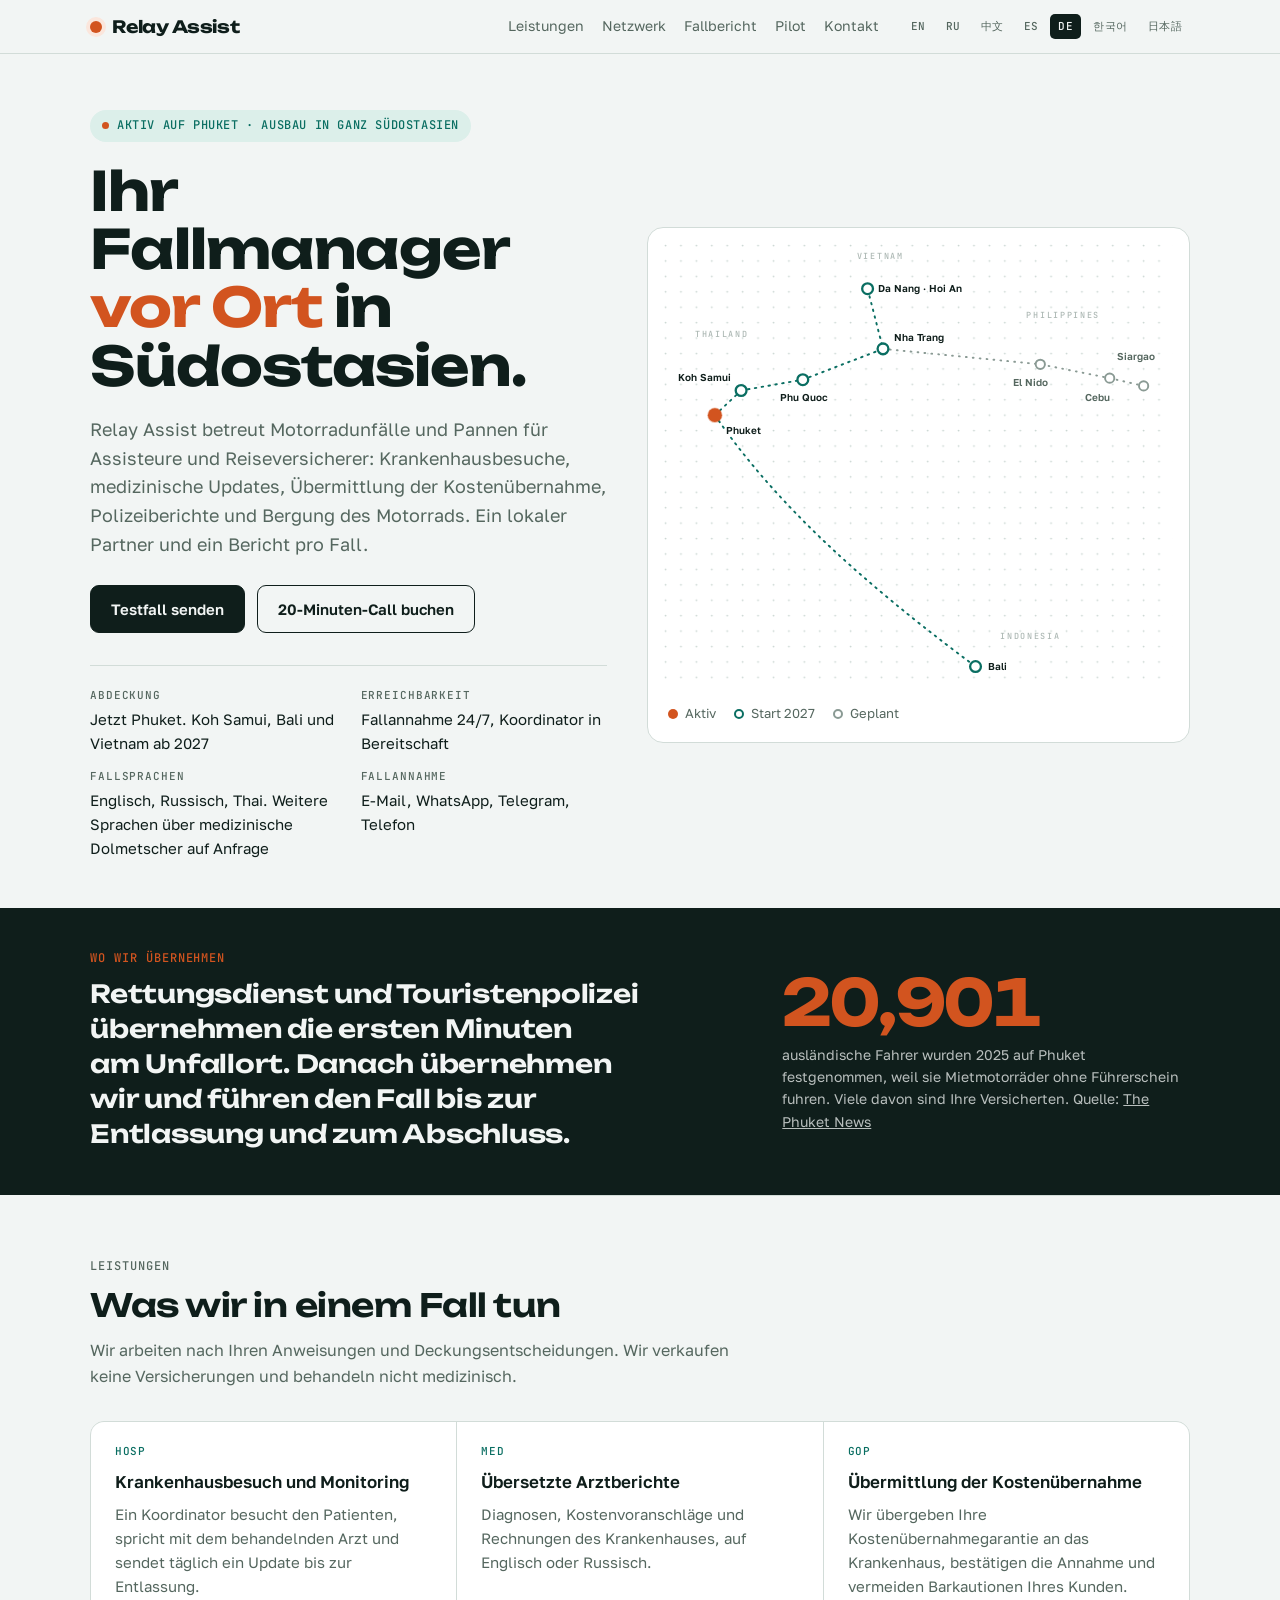
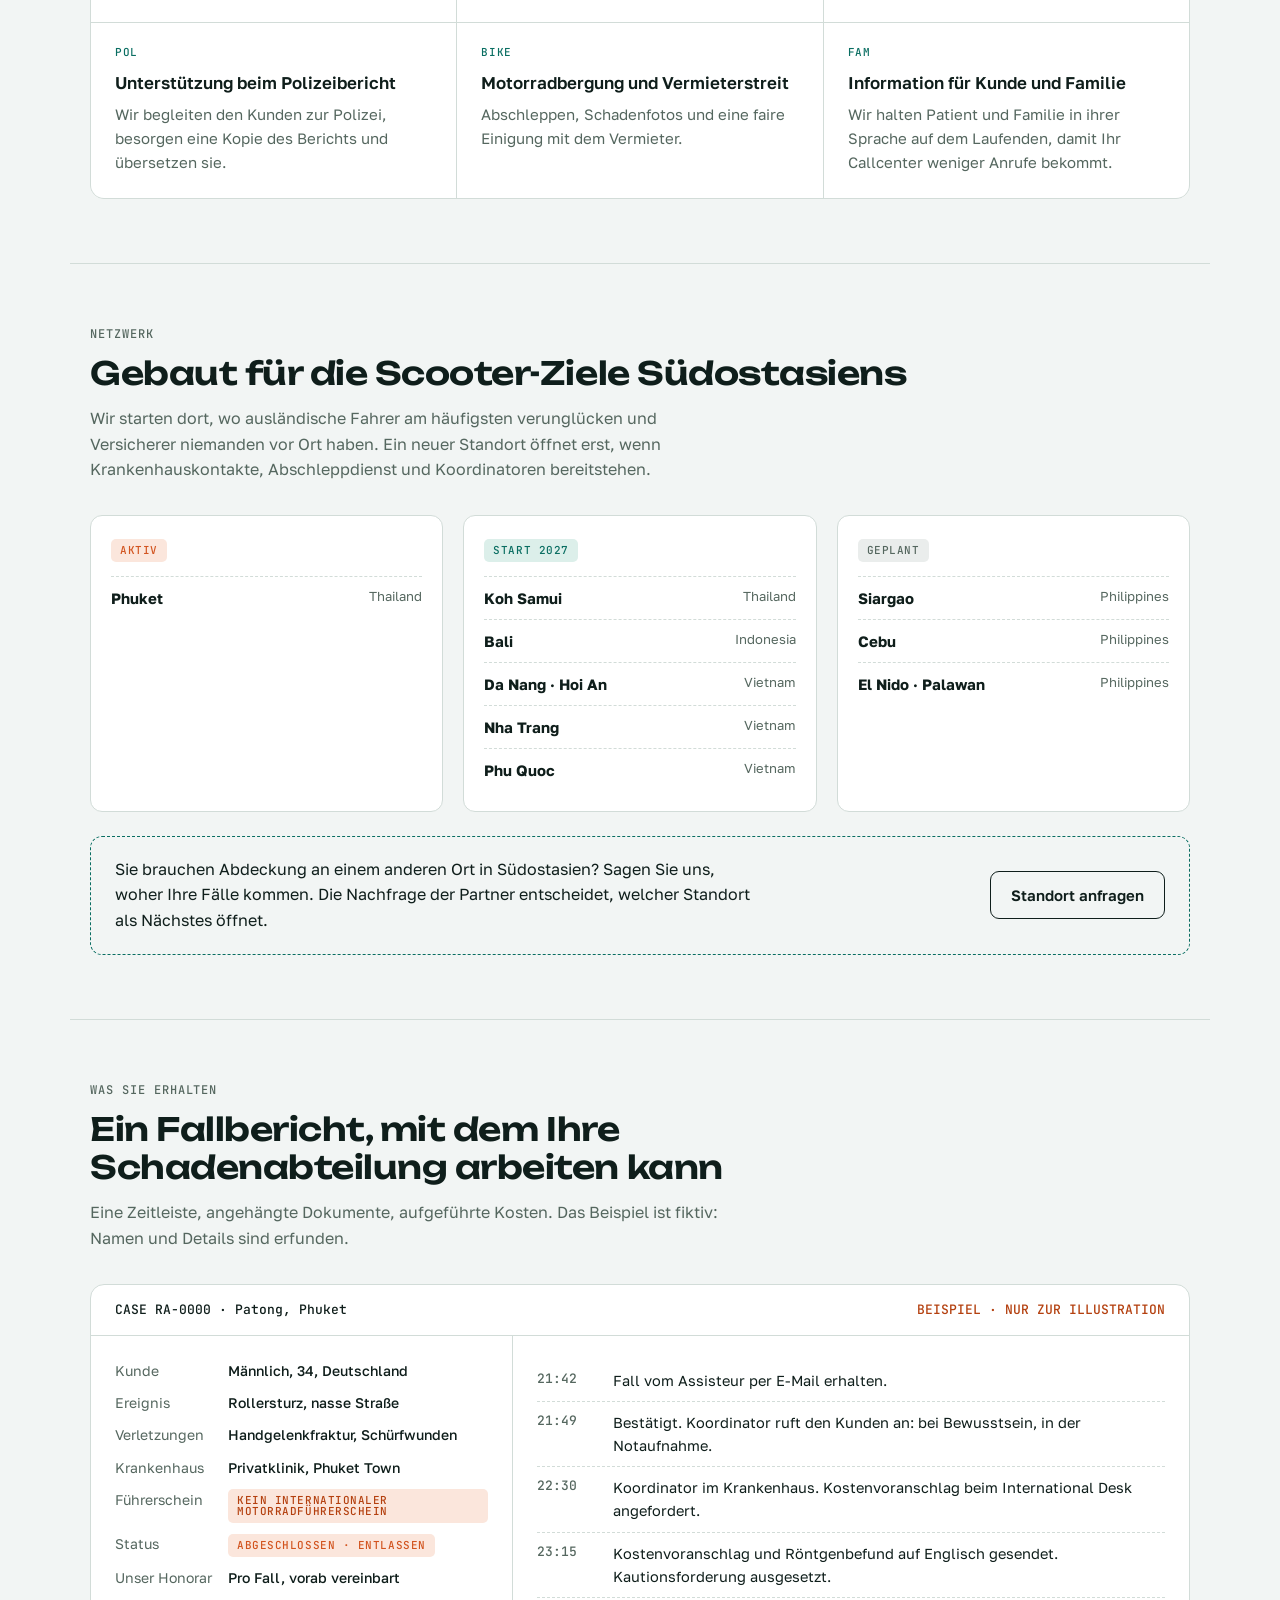
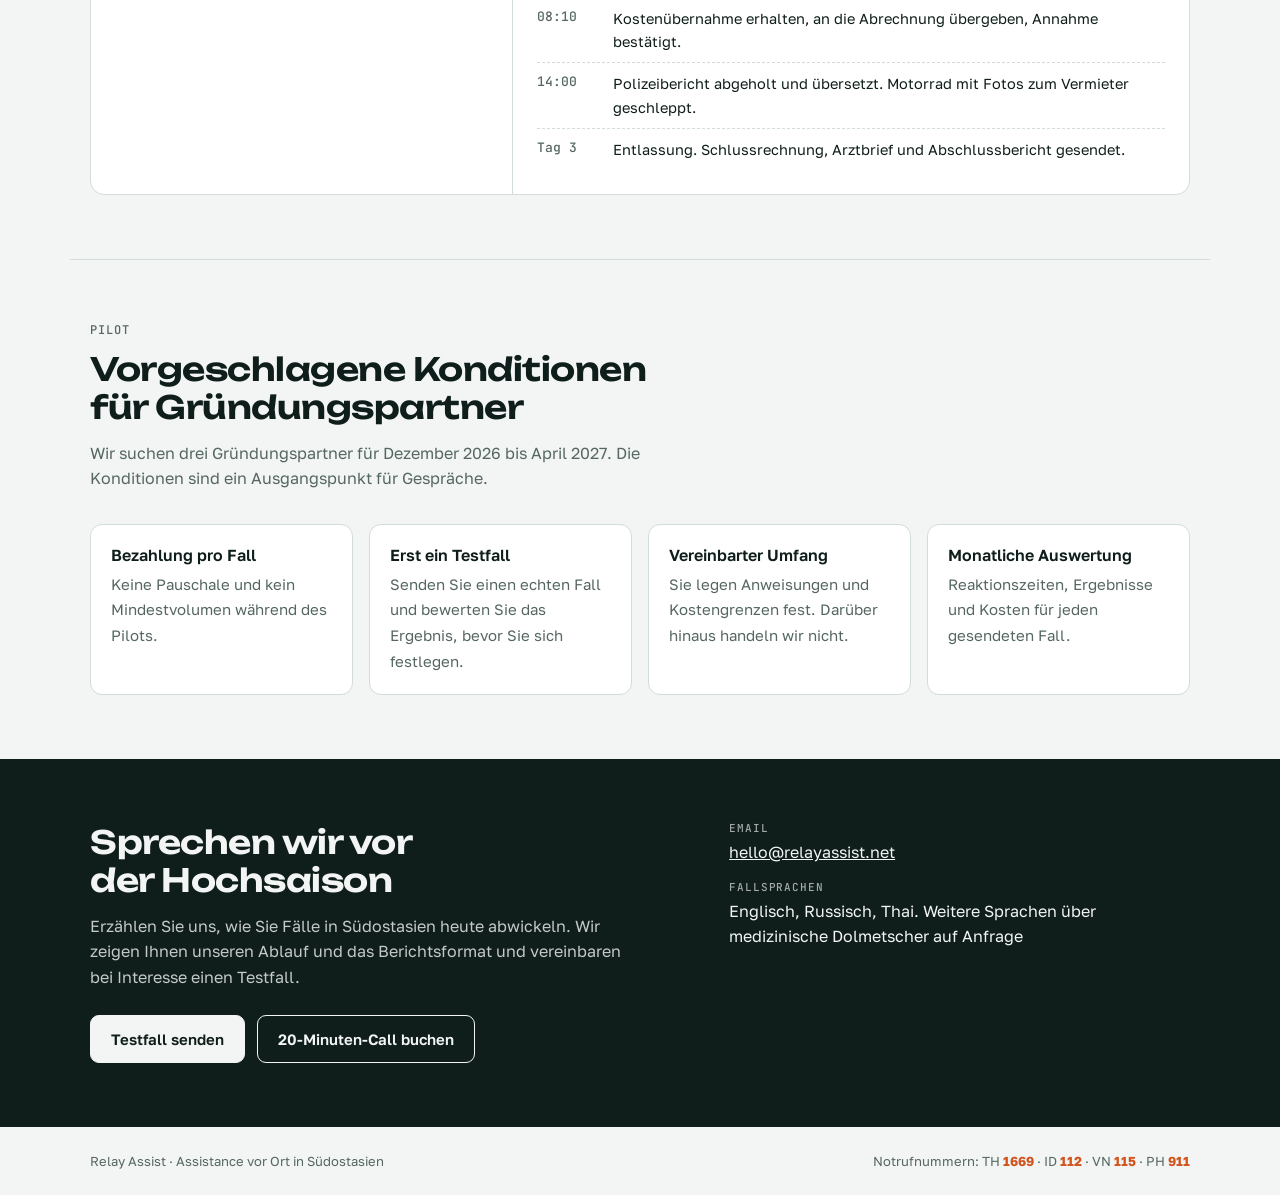
==== de/index.html @ 1712e0c7 "Site v2: 7 languages, Southeast Asia network map" ====
<!doctype html>
<html lang="de">
<head>
<meta charset="utf-8">
<meta name="viewport" content="width=device-width, initial-scale=1, viewport-fit=cover">
<title>Relay Assist · Assistance vor Ort in Südostasien</title>
<meta name="description" content="Assistance-Partner vor Ort für Assisteure und Reiseversicherer in Südostasien. Aktiv auf Phuket. Krankenhausbesuche, übersetzte Arztberichte, Kostenübernahmegarantien, Polizeiberichte und Motorradbergung.">
<link rel="canonical" href="https://relayassist.net/de/">
<link rel="alternate" hreflang="en" href="https://relayassist.net/">
<link rel="alternate" hreflang="ru" href="https://relayassist.net/ru/">
<link rel="alternate" hreflang="zh" href="https://relayassist.net/zh/">
<link rel="alternate" hreflang="es" href="https://relayassist.net/es/">
<link rel="alternate" hreflang="de" href="https://relayassist.net/de/">
<link rel="alternate" hreflang="ko" href="https://relayassist.net/ko/">
<link rel="alternate" hreflang="ja" href="https://relayassist.net/ja/">
<link rel="alternate" hreflang="x-default" href="https://relayassist.net/">
<meta property="og:title" content="Relay Assist · Assistance vor Ort in Südostasien">
<meta property="og:description" content="Assistance-Partner vor Ort für Assisteure und Reiseversicherer in Südostasien. Aktiv auf Phuket. Krankenhausbesuche, übersetzte Arztberichte, Kostenübernahmegarantien, Polizeiberichte und Motorradbergung.">
<meta property="og:type" content="website">
<meta property="og:url" content="https://relayassist.net/de/">
<link rel="icon" href="/favicon.svg" type="image/svg+xml">
<link rel="preconnect" href="https://fonts.googleapis.com">
<link rel="preconnect" href="https://fonts.gstatic.com" crossorigin>
<link rel="stylesheet" href="https://fonts.googleapis.com/css2?family=Unbounded:wght@500;700&family=Golos+Text:wght@400;500;600&family=JetBrains+Mono:wght@500&display=swap">

<link rel="stylesheet" href="/styles.css">
</head>
<body>
<header class="top">
  <div class="wrap">
    <a class="brand" href="/de/"><i aria-hidden="true"></i>Relay Assist</a>
    <nav aria-label="Sections">
      <a href="#services">Leistungen</a>
      <a href="#network">Netzwerk</a>
      <a href="#report">Fallbericht</a>
      <a href="#pilot">Pilot</a>
      <a href="#contact">Kontakt</a>
    </nav>
    <div class="langs" aria-label="Language"><a href="/" hreflang="en" lang="en">EN</a><a href="/ru/" hreflang="ru" lang="ru">RU</a><a href="/zh/" hreflang="zh" lang="zh">中文</a><a href="/es/" hreflang="es" lang="es">ES</a><a href="/de/" hreflang="de" lang="de" aria-current="page">DE</a><a href="/ko/" hreflang="ko" lang="ko">한국어</a><a href="/ja/" hreflang="ja" lang="ja">日本語</a></div>
  </div>
</header>

<main id="top">
  <section class="hero">
    <div class="wrap">
      <div class="hero-copy">
        <div class="status">Aktiv auf Phuket · Ausbau in ganz Südostasien</div>
        <h1>Ihr Fallmanager <em>vor Ort</em> in Südostasien.</h1>
        <p class="lede">Relay Assist betreut Motorradunfälle und Pannen für Assisteure und Reiseversicherer: Krankenhausbesuche, medizinische Updates, Übermittlung der Kostenübernahme, Polizeiberichte und Bergung des Motorrads. Ein lokaler Partner und ein Bericht pro Fall.</p>
        <div class="ctas">
          <a class="btn primary" href="mailto:hello@relayassist.net?subject=Test%20case%20%E2%80%94%20Relay%20Assist">Testfall senden</a>
          <a class="btn" href="mailto:hello@relayassist.net?subject=Call%20request%20%E2%80%94%20Relay%20Assist">20-Minuten-Call buchen</a>
        </div>
        <dl class="coords">
          <div><dt>Abdeckung</dt><dd>Jetzt Phuket. Koh Samui, Bali und Vietnam ab 2027</dd></div>
          <div><dt>Erreichbarkeit</dt><dd>Fallannahme 24/7, Koordinator in Bereitschaft</dd></div>
          <div><dt>Fallsprachen</dt><dd>Englisch, Russisch, Thai. Weitere Sprachen über medizinische Dolmetscher auf Anfrage</dd></div>
          <div><dt>Fallannahme</dt><dd>E-Mail, WhatsApp, Telegram, Telefon</dd></div>
        </dl>
      </div>
      <figure class="netmap" aria-label="Netzwerkkarte von Relay Assist: Phuket aktiv, weitere Ziele in Südostasien geplant">
        <svg viewBox="0 0 660 580" role="img">
          <defs>
            <pattern id="dots" width="20" height="20" patternUnits="userSpaceOnUse"><circle cx="2" cy="2" r="1.2" fill="var(--grid)"/></pattern>
          </defs>
          <rect x="0" y="0" width="660" height="580" fill="url(#dots)"/>
          <g class="ctry">
            <text x="40" y="120">THAILAND</text>
            <text x="250" y="20">VIETNAM</text>
            <text x="470" y="96">PHILIPPINES</text>
            <text x="436" y="512">INDONESIA</text>
          </g>
          <g class="lines">
            <path class="l-next" d="M66 222 L100 190"/>
            <path class="l-next" d="M100 190 L180 176"/>
            <path class="l-next" d="M180 176 L284 136 L264 58"/>
            <path class="l-next" d="M66 222 C 160 360, 300 470, 404 548"/>
            <path class="l-plan" d="M284 136 L488 156 L578 174 L622 184"/>
          </g>
          <g class="nodes">
            <g class="n live"><circle class="pulse" cx="66" cy="222" r="10"/><circle cx="66" cy="222" r="9"/><text x="80" y="246">Phuket</text></g>
            <g class="n next"><circle cx="100" cy="190" r="7"/><text x="18" y="178">Koh Samui</text></g>
            <g class="n next"><circle cx="180" cy="176" r="7"/><text x="150" y="204">Phu Quoc</text></g>
            <g class="n next"><circle cx="284" cy="136" r="7"/><text x="298" y="126">Nha Trang</text></g>
            <g class="n next"><circle cx="264" cy="58" r="7"/><text x="278" y="62">Da Nang · Hoi An</text></g>
            <g class="n next"><circle cx="404" cy="548" r="7"/><text x="420" y="552">Bali</text></g>
            <g class="n plan"><circle cx="488" cy="156" r="6"/><text x="452" y="184">El Nido</text></g>
            <g class="n plan"><circle cx="578" cy="174" r="6"/><text x="546" y="204">Cebu</text></g>
            <g class="n plan"><circle cx="622" cy="184" r="6"/><text x="588" y="150">Siargao</text></g>
          </g>
        </svg>
        <figcaption class="legend">
          <span><i class="dot live"></i>Aktiv</span>
          <span><i class="dot next"></i>Start 2027</span>
          <span><i class="dot plan"></i>Geplant</span>
        </figcaption>
      </figure>
    </div>
  </section>

  <section class="band">
    <div class="wrap">
      <p class="handoff"><span class="kicker">Wo wir übernehmen</span>Rettungsdienst und Touristenpolizei übernehmen die ersten Minuten am Unfallort. Danach übernehmen wir und führen den Fall bis zur Entlassung und zum Abschluss.</p>
      <div class="statbox">
        <div class="stat">20,901</div>
        <p class="stat-cap">ausländische Fahrer wurden 2025 auf Phuket festgenommen, weil sie Mietmotorräder ohne Führerschein fuhren. Viele davon sind Ihre Versicherten. Quelle: <a href="https://www.thephuketnews.com/phuket-traffic-crackdown-nets-20-000-foreigners-driving-without-a-licence-99104.php" rel="noopener">The Phuket News</a></p>
      </div>
    </div>
  </section>

  <section class="block" id="services">
    <div class="wrap">
      <div class="kicker">Leistungen</div>
      <h2>Was wir in einem Fall tun</h2>
      <p class="intro">Wir arbeiten nach Ihren Anweisungen und Deckungsentscheidungen. Wir verkaufen keine Versicherungen und behandeln nicht medizinisch.</p>
      <div class="services">
        <div class="svc"><span class="code">HOSP</span><h3>Krankenhausbesuch und Monitoring</h3><p>Ein Koordinator besucht den Patienten, spricht mit dem behandelnden Arzt und sendet täglich ein Update bis zur Entlassung.</p></div>
        <div class="svc"><span class="code">MED</span><h3>Übersetzte Arztberichte</h3><p>Diagnosen, Kostenvoranschläge und Rechnungen des Krankenhauses, auf Englisch oder Russisch.</p></div>
        <div class="svc"><span class="code">GOP</span><h3>Übermittlung der Kostenübernahme</h3><p>Wir übergeben Ihre Kostenübernahmegarantie an das Krankenhaus, bestätigen die Annahme und vermeiden Barkautionen Ihres Kunden.</p></div>
        <div class="svc"><span class="code">POL</span><h3>Unterstützung beim Polizeibericht</h3><p>Wir begleiten den Kunden zur Polizei, besorgen eine Kopie des Berichts und übersetzen sie.</p></div>
        <div class="svc"><span class="code">BIKE</span><h3>Motorradbergung und Vermieterstreit</h3><p>Abschleppen, Schadenfotos und eine faire Einigung mit dem Vermieter.</p></div>
        <div class="svc"><span class="code">FAM</span><h3>Information für Kunde und Familie</h3><p>Wir halten Patient und Familie in ihrer Sprache auf dem Laufenden, damit Ihr Callcenter weniger Anrufe bekommt.</p></div>
      </div>
    </div>
  </section>

  <section class="block" id="network">
    <div class="wrap">
      <div class="kicker">Netzwerk</div>
      <h2>Gebaut für die Scooter-Ziele Südostasiens</h2>
      <p class="intro">Wir starten dort, wo ausländische Fahrer am häufigsten verunglücken und Versicherer niemanden vor Ort haben. Ein neuer Standort öffnet erst, wenn Krankenhauskontakte, Abschleppdienst und Koordinatoren bereitstehen.</p>
      <div class="netcols">
        <div class="netcol"><span class="pill live">Aktiv</span><ul><li><b>Phuket</b><span>Thailand</span></li></ul></div>
        <div class="netcol"><span class="pill next">Start 2027</span><ul><li><b>Koh Samui</b><span>Thailand</span></li><li><b>Bali</b><span>Indonesia</span></li><li><b>Da Nang · Hoi An</b><span>Vietnam</span></li><li><b>Nha Trang</b><span>Vietnam</span></li><li><b>Phu Quoc</b><span>Vietnam</span></li></ul></div>
        <div class="netcol"><span class="pill plan">Geplant</span><ul><li><b>Siargao</b><span>Philippines</span></li><li><b>Cebu</b><span>Philippines</span></li><li><b>El Nido · Palawan</b><span>Philippines</span></li></ul></div>
      </div>
      <div class="ask">
        <p>Sie brauchen Abdeckung an einem anderen Ort in Südostasien? Sagen Sie uns, woher Ihre Fälle kommen. Die Nachfrage der Partner entscheidet, welcher Standort als Nächstes öffnet.</p>
        <a class="btn" href="mailto:hello@relayassist.net?subject=Coverage%20request%20%E2%80%94%20Relay%20Assist">Standort anfragen</a>
      </div>
    </div>
  </section>

  <section class="block" id="report">
    <div class="wrap">
      <div class="kicker">Was Sie erhalten</div>
      <h2>Ein Fallbericht, mit dem Ihre Schadenabteilung arbeiten kann</h2>
      <p class="intro">Eine Zeitleiste, angehängte Dokumente, aufgeführte Kosten. Das Beispiel ist fiktiv: Namen und Details sind erfunden.</p>
      <article class="report" aria-label="Was Sie erhalten">
        <div class="report-head"><span>CASE RA-0000 · Patong, Phuket</span><span class="sample">BEISPIEL · NUR ZUR ILLUSTRATION</span></div>
        <div class="report-grid">
          <dl class="facts">
            <dt>Kunde</dt><dd>Männlich, 34, Deutschland</dd>
            <dt>Ereignis</dt><dd>Rollersturz, nasse Straße</dd>
            <dt>Verletzungen</dt><dd>Handgelenkfraktur, Schürfwunden</dd>
            <dt>Krankenhaus</dt><dd>Privatklinik, Phuket Town</dd>
            <dt>Führerschein</dt><dd><span class="pill warn">Kein internationaler Motorradführerschein</span></dd>
            <dt>Status</dt><dd><span class="pill live">Abgeschlossen · entlassen</span></dd>
            <dt>Unser Honorar</dt><dd>Pro Fall, vorab vereinbart</dd>
          </dl>
          <ol class="tl">
            <li><time>21:42</time><span>Fall vom Assisteur per E-Mail erhalten.</span></li>
            <li><time>21:49</time><span>Bestätigt. Koordinator ruft den Kunden an: bei Bewusstsein, in der Notaufnahme.</span></li>
            <li><time>22:30</time><span>Koordinator im Krankenhaus. Kostenvoranschlag beim International Desk angefordert.</span></li>
            <li><time>23:15</time><span>Kostenvoranschlag und Röntgenbefund auf Englisch gesendet. Kautionsforderung ausgesetzt.</span></li>
            <li><time>08:10</time><span>Kostenübernahme erhalten, an die Abrechnung übergeben, Annahme bestätigt.</span></li>
            <li><time>14:00</time><span>Polizeibericht abgeholt und übersetzt. Motorrad mit Fotos zum Vermieter geschleppt.</span></li>
            <li><time>Tag 3</time><span>Entlassung. Schlussrechnung, Arztbrief und Abschlussbericht gesendet.</span></li>
          </ol>
        </div>
      </article>
    </div>
  </section>

  <section class="block" id="pilot">
    <div class="wrap">
      <div class="kicker">Pilot</div>
      <h2>Vorgeschlagene Konditionen für Gründungspartner</h2>
      <p class="intro">Wir suchen drei Gründungspartner für Dezember 2026 bis April 2027. Die Konditionen sind ein Ausgangspunkt für Gespräche.</p>
      <div class="pilot">
        <div class="term"><b>Bezahlung pro Fall</b><span>Keine Pauschale und kein Mindestvolumen während des Pilots.</span></div>
        <div class="term"><b>Erst ein Testfall</b><span>Senden Sie einen echten Fall und bewerten Sie das Ergebnis, bevor Sie sich festlegen.</span></div>
        <div class="term"><b>Vereinbarter Umfang</b><span>Sie legen Anweisungen und Kostengrenzen fest. Darüber hinaus handeln wir nicht.</span></div>
        <div class="term"><b>Monatliche Auswertung</b><span>Reaktionszeiten, Ergebnisse und Kosten für jeden gesendeten Fall.</span></div>
      </div>
    </div>
  </section>

  <section class="contact" id="contact">
    <div class="wrap">
      <div>
        <h2>Sprechen wir vor der Hochsaison</h2>
        <p>Erzählen Sie uns, wie Sie Fälle in Südostasien heute abwickeln. Wir zeigen Ihnen unseren Ablauf und das Berichtsformat und vereinbaren bei Interesse einen Testfall.</p>
        <div class="ctas">
          <a class="btn inv" href="mailto:hello@relayassist.net?subject=Test%20case%20%E2%80%94%20Relay%20Assist">Testfall senden</a>
          <a class="btn ghost" href="mailto:hello@relayassist.net?subject=Call%20request%20%E2%80%94%20Relay%20Assist">20-Minuten-Call buchen</a>
        </div>
      </div>
      <dl class="channels">
        <div><dt>Email</dt><dd><a href="mailto:hello@relayassist.net">hello@relayassist.net</a></dd></div>
        <div><dt>Fallsprachen</dt><dd>Englisch, Russisch, Thai. Weitere Sprachen über medizinische Dolmetscher auf Anfrage</dd></div>
      </dl>
    </div>
  </section>
</main>

<footer>
  <div class="wrap">
    <span>Relay Assist · Assistance vor Ort in Südostasien</span>
    <span class="emerg">Notrufnummern: TH <b>1669</b> · ID <b>112</b> · VN <b>115</b> · PH <b>911</b></span>
  </div>
</footer>
</body>
</html>
---- styles.css ----
/* Relay Assist — field-operations look: deep sea ink, signal orange for live, schematic relay network as the hero exhibit */
:root{
  --bg:#F2F5F4; --surface:#FFFFFF; --ink:#0F1E1B; --muted:#55675F; --line:#D2DCD8; --grid:#C9D6D1;
  --sea:#0A6E62; --sea-soft:#DCEFEA; --signal:#D2541F; --signal-soft:#FBE6DC; --plan:#8A9A94; --warn:#B4400F;
  --display:"Unbounded","Golos Text",system-ui,sans-serif;
  --body:"Golos Text",system-ui,-apple-system,"Segoe UI",sans-serif;
  --mono:"JetBrains Mono",ui-monospace,Menlo,monospace;
}
@media (prefers-color-scheme: dark){:root:not([data-theme="light"]){
  --bg:#0D1513; --surface:#15201D; --ink:#E5EDEA; --muted:#98ABA4; --line:#26362F; --grid:#24342E;
  --sea:#43C6AE; --sea-soft:#153530; --signal:#F2875A; --signal-soft:#3B2219; --plan:#6E807A; --warn:#F2875A; color-scheme:dark}}
:root[data-theme="dark"]{
  --bg:#0D1513; --surface:#15201D; --ink:#E5EDEA; --muted:#98ABA4; --line:#26362F; --grid:#24342E;
  --sea:#43C6AE; --sea-soft:#153530; --signal:#F2875A; --signal-soft:#3B2219; --plan:#6E807A; --warn:#F2875A; color-scheme:dark}
html:lang(zh){--display:"Noto Sans SC",system-ui,sans-serif;--body:"Noto Sans SC",system-ui,sans-serif}
html:lang(ja){--display:"Noto Sans JP",system-ui,sans-serif;--body:"Noto Sans JP",system-ui,sans-serif}
html:lang(ko){--display:"Noto Sans KR",system-ui,sans-serif;--body:"Noto Sans KR",system-ui,sans-serif}
*{box-sizing:border-box}
html{scroll-behavior:smooth}
@media (prefers-reduced-motion: reduce){html{scroll-behavior:auto}.pulse{animation:none!important}}
body{margin:0;background:var(--bg);color:var(--ink);font:16px/1.6 var(--body)}
.wrap{max-width:1140px;margin:0 auto;padding-left:max(20px,env(safe-area-inset-left,0px));padding-right:max(20px,env(safe-area-inset-right,0px))}
a{color:var(--sea)}
a:focus-visible,.btn:focus-visible{outline:2px solid var(--signal);outline-offset:3px;border-radius:6px}

/* header */
header.top{position:sticky;top:env(safe-area-inset-top,0px);z-index:5;background:color-mix(in srgb,var(--bg) 88%,transparent);backdrop-filter:blur(8px);border-bottom:1px solid var(--line)}
body::before{content:"";position:fixed;inset:0 0 auto;height:env(safe-area-inset-top,0px);z-index:10;background:var(--bg)}
header.top .wrap{display:flex;align-items:center;gap:24px;padding-block:14px;flex-wrap:wrap}
.brand{font:700 17px/1 "Unbounded","Golos Text",sans-serif;letter-spacing:-.01em;color:var(--ink);text-decoration:none;display:flex;align-items:center;gap:10px;margin-right:auto}
.brand i{width:12px;height:12px;border-radius:50%;background:var(--signal);box-shadow:0 0 0 4px var(--signal-soft)}
nav{display:flex;gap:18px;flex-wrap:wrap;font-size:14px}
nav a{color:var(--muted);text-decoration:none}
nav a:hover{color:var(--ink)}
.langs{display:flex;gap:4px;flex-wrap:wrap}
.langs a{font:500 11px/1 var(--mono);letter-spacing:.04em;text-transform:uppercase;padding:6px 7px;border-radius:5px;color:var(--muted);text-decoration:none;border:1px solid transparent}
.langs a:hover{border-color:var(--line);color:var(--ink)}
.langs a[aria-current]{background:var(--ink);color:var(--bg)}
@media (max-width:760px){nav{display:none}}

/* hero */
.hero .wrap{padding-block:56px 48px;display:grid;grid-template-columns:minmax(0,1fr) minmax(0,1.05fr);gap:40px;align-items:center}
@media (max-width:900px){.hero .wrap{grid-template-columns:1fr;padding-block:36px 32px}}
.status{display:inline-flex;align-items:center;gap:8px;font:500 12px/1.3 var(--mono);letter-spacing:.05em;text-transform:uppercase;color:var(--sea);background:var(--sea-soft);padding:8px 12px;border-radius:999px;margin-bottom:20px}
.status::before{content:"";width:7px;height:7px;border-radius:50%;background:var(--signal);flex:none}
h1{font:700 clamp(30px,4.6vw,54px)/1.08 var(--display);letter-spacing:-.02em;margin:0 0 20px;text-wrap:balance}
h1 em{font-style:normal;color:var(--signal)}
.lede{font-size:18px;color:var(--muted);max-width:34em;margin:0 0 26px}
.ctas{display:flex;gap:12px;flex-wrap:wrap}
.btn{display:inline-flex;align-items:center;gap:8px;font:600 15px/1.2 var(--body);padding:14px 20px;border-radius:9px;text-decoration:none;border:1.5px solid var(--ink);color:var(--ink);transition:transform .15s}
.btn.primary{background:var(--ink);color:var(--bg)}
.btn:hover{transform:translateY(-1px)}
.coords{display:grid;grid-template-columns:repeat(2,minmax(0,1fr));gap:16px 24px;margin:32px 0 0;padding-top:24px;border-top:1px solid var(--line);font-size:15px}
.coords dt{font:500 11px/1 var(--mono);letter-spacing:.08em;text-transform:uppercase;color:var(--muted);margin-bottom:6px}
.coords dd{margin:0}
.netmap{margin:0;background:var(--surface);border:1px solid var(--line);border-radius:16px;padding:16px;min-width:0}
.netmap svg{display:block;width:100%;height:auto}
.ctry text{font:500 11px var(--mono);letter-spacing:.2em;fill:var(--plan);opacity:.7}
.lines path{fill:none;stroke-width:2.5;stroke-linecap:round}
.l-next{stroke:var(--sea);stroke-dasharray:2 7}
.l-plan{stroke:var(--plan);stroke-dasharray:1 8}
.n text{font:600 13px var(--body);fill:var(--ink);paint-order:stroke;stroke:var(--surface);stroke-width:4px}
.n.live circle{fill:var(--signal)}
.n.next circle{fill:var(--surface);stroke:var(--sea);stroke-width:3}
.n.plan circle{fill:var(--surface);stroke:var(--plan);stroke-width:2.5}
.n.plan text{fill:var(--muted)}
.pulse{fill:var(--signal)!important;opacity:.35;transform-origin:66px 222px;animation:pulse 2.4s ease-out infinite}
@keyframes pulse{0%{transform:scale(1);opacity:.45}100%{transform:scale(3.2);opacity:0}}
.legend{display:flex;gap:18px;flex-wrap:wrap;font-size:13px;color:var(--muted);padding:12px 4px 2px}
.legend span{display:inline-flex;align-items:center;gap:7px}
.dot{width:10px;height:10px;border-radius:50%;display:inline-block}
.dot.live{background:var(--signal)}
.dot.next{border:2.5px solid var(--sea)}
.dot.plan{border:2px solid var(--plan)}

/* hand-off band */
.band{background:var(--ink);color:var(--bg)}
.band .wrap{padding-block:44px;display:grid;grid-template-columns:minmax(0,1.6fr) minmax(0,1fr);gap:40px;align-items:center}
@media (max-width:820px){.band .wrap{grid-template-columns:1fr;gap:24px}}
.handoff{font:600 clamp(19px,2.3vw,25px)/1.4 var(--display);margin:0;letter-spacing:-.01em;text-wrap:balance}
.handoff .kicker{display:block;color:var(--signal);margin-bottom:12px}
.stat{font:700 clamp(44px,6vw,64px)/1 "Unbounded",var(--display);color:var(--signal);letter-spacing:-.03em;font-variant-numeric:tabular-nums}
.stat-cap{opacity:.75;font-size:14px;margin:10px 0 0}
.stat-cap a{color:inherit}

/* sections */
section.block .wrap{padding-block:64px;border-top:1px solid var(--line)}
section.block:first-of-type .wrap{border-top:0}
.kicker{font:500 12px/1 var(--mono);letter-spacing:.08em;text-transform:uppercase;color:var(--muted);margin-bottom:14px}
h2{font:600 clamp(23px,3vw,32px)/1.2 var(--display);letter-spacing:-.015em;margin:0 0 14px;text-wrap:balance;max-width:26em}
.intro{color:var(--muted);max-width:40em;margin:0 0 32px}

.services{display:grid;grid-template-columns:repeat(3,minmax(0,1fr));gap:1px;background:var(--line);border:1px solid var(--line);border-radius:14px;overflow:hidden}
@media (max-width:900px){.services{grid-template-columns:repeat(2,minmax(0,1fr))}}
@media (max-width:560px){.services{grid-template-columns:1fr}}
.svc{background:var(--surface);padding:24px;min-width:0}
.svc h3{font:600 17px/1.3 var(--body);margin:0 0 8px}
.svc p{margin:0;color:var(--muted);font-size:15px}
.svc .code{font:500 11px/1 var(--mono);color:var(--sea);letter-spacing:.06em;margin-bottom:14px;display:block}

.netcols{display:grid;grid-template-columns:repeat(3,minmax(0,1fr));gap:20px}
@media (max-width:820px){.netcols{grid-template-columns:1fr}}
.netcol{background:var(--surface);border:1px solid var(--line);border-radius:12px;padding:20px;min-width:0}
.netcol ul{list-style:none;margin:14px 0 0;padding:0}
.netcol li{display:flex;justify-content:space-between;gap:12px;padding:9px 0;border-top:1px dashed var(--line);font-size:15px}
.netcol li span{color:var(--muted);font-size:13px}
.pill{display:inline-block;font:500 11px/1 var(--mono);letter-spacing:.05em;text-transform:uppercase;padding:6px 9px;border-radius:5px}
.pill.live{background:var(--signal-soft);color:var(--signal)}
.pill.next{background:var(--sea-soft);color:var(--sea)}
.pill.plan{background:color-mix(in srgb,var(--plan) 18%,transparent);color:var(--muted)}
.pill.warn{background:var(--signal-soft);color:var(--warn)}
.ask{margin-top:24px;display:flex;align-items:center;justify-content:space-between;gap:16px;flex-wrap:wrap;padding:20px 24px;border:1.5px dashed var(--sea);border-radius:12px}
.ask p{margin:0;max-width:40em}

.report{background:var(--surface);border:1px solid var(--line);border-radius:14px;overflow:hidden}
.report-head{display:flex;justify-content:space-between;gap:16px;flex-wrap:wrap;padding:16px 24px;border-bottom:1px solid var(--line);font:500 13px/1.4 var(--mono)}
.report-head .sample{color:var(--warn)}
.report-grid{display:grid;grid-template-columns:minmax(0,1fr) minmax(0,1.6fr)}
@media (max-width:820px){.report-grid{grid-template-columns:1fr}}
.facts{margin:0;padding:24px;border-right:1px solid var(--line);display:grid;grid-template-columns:auto 1fr;gap:10px 16px;align-content:start;font-size:14px}
@media (max-width:820px){.facts{border-right:0;border-bottom:1px solid var(--line)}}
.facts dt{color:var(--muted)}
.facts dd{margin:0;font-weight:500}
.tl{list-style:none;margin:0;padding:24px;display:flex;flex-direction:column}
.tl li{display:grid;grid-template-columns:62px 1fr;gap:14px;padding:9px 0;border-bottom:1px dashed var(--line);font-size:14.5px}
.tl li:last-child{border-bottom:0}
.tl time{font:500 13px/1.6 var(--mono);color:var(--muted);font-variant-numeric:tabular-nums}

.pilot{display:grid;grid-template-columns:repeat(4,minmax(0,1fr));gap:16px}
@media (max-width:900px){.pilot{grid-template-columns:1fr 1fr}}
@media (max-width:520px){.pilot{grid-template-columns:1fr}}
.term{border:1px solid var(--line);border-radius:12px;padding:20px;background:var(--surface);min-width:0}
.term b{display:block;font:600 16px/1.3 var(--body);margin-bottom:6px}
.term span{color:var(--muted);font-size:15px}

.contact{background:var(--ink);color:var(--bg)}
.contact .wrap{padding-block:64px;display:grid;grid-template-columns:minmax(0,1.3fr) minmax(0,1fr);gap:40px}
@media (max-width:820px){.contact .wrap{grid-template-columns:1fr}}
.contact h2{color:var(--bg)}
.contact p{opacity:.8;max-width:34em;margin:0 0 24px}
.btn.inv{background:var(--bg);color:var(--ink);border-color:var(--bg)}
.btn.ghost{color:var(--bg);border-color:var(--bg)}
.channels{margin:0;display:flex;flex-direction:column;gap:16px;font-size:16px}
.channels dt{font:500 11px/1 var(--mono);letter-spacing:.08em;text-transform:uppercase;opacity:.65;margin-bottom:6px}
.channels dd{margin:0}
.channels a{color:var(--bg)}
footer .wrap{padding-block:24px;display:flex;justify-content:space-between;gap:16px;flex-wrap:wrap;font-size:13px;color:var(--muted)}
footer b{color:var(--signal)}
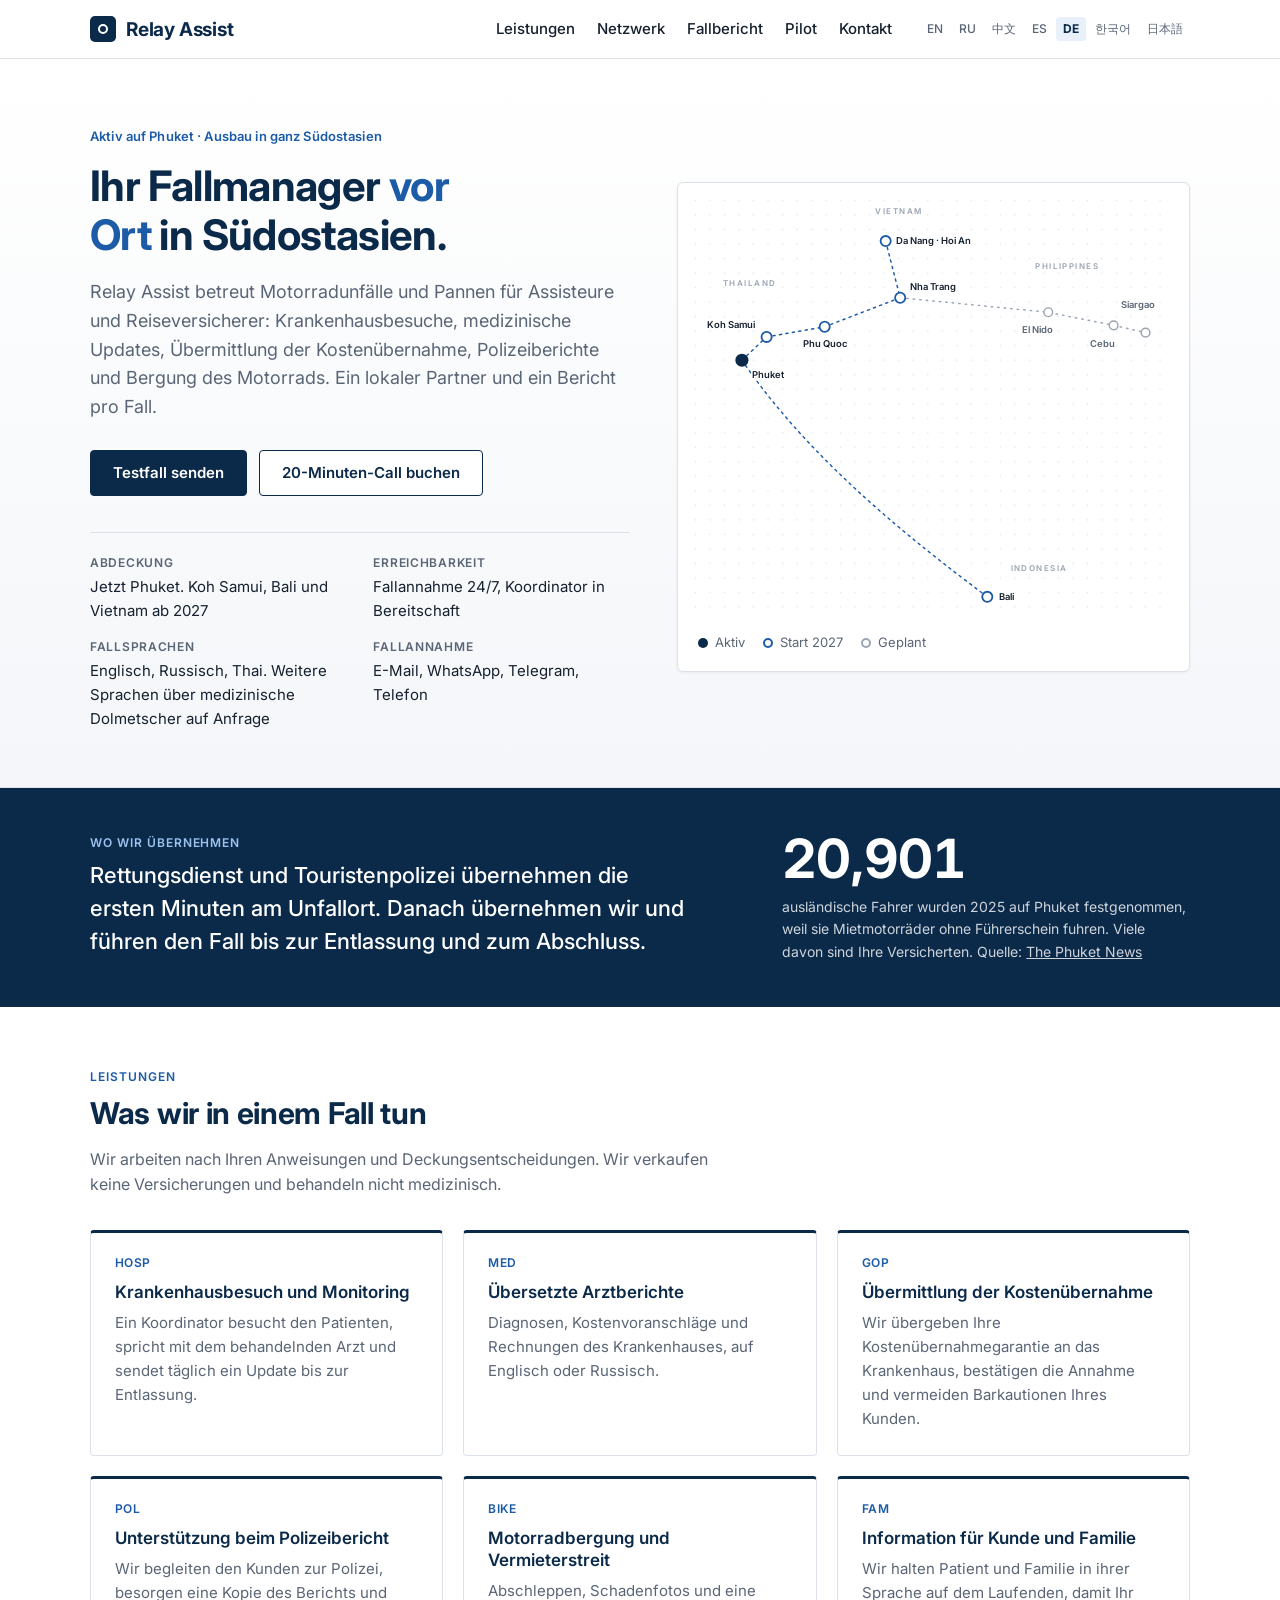
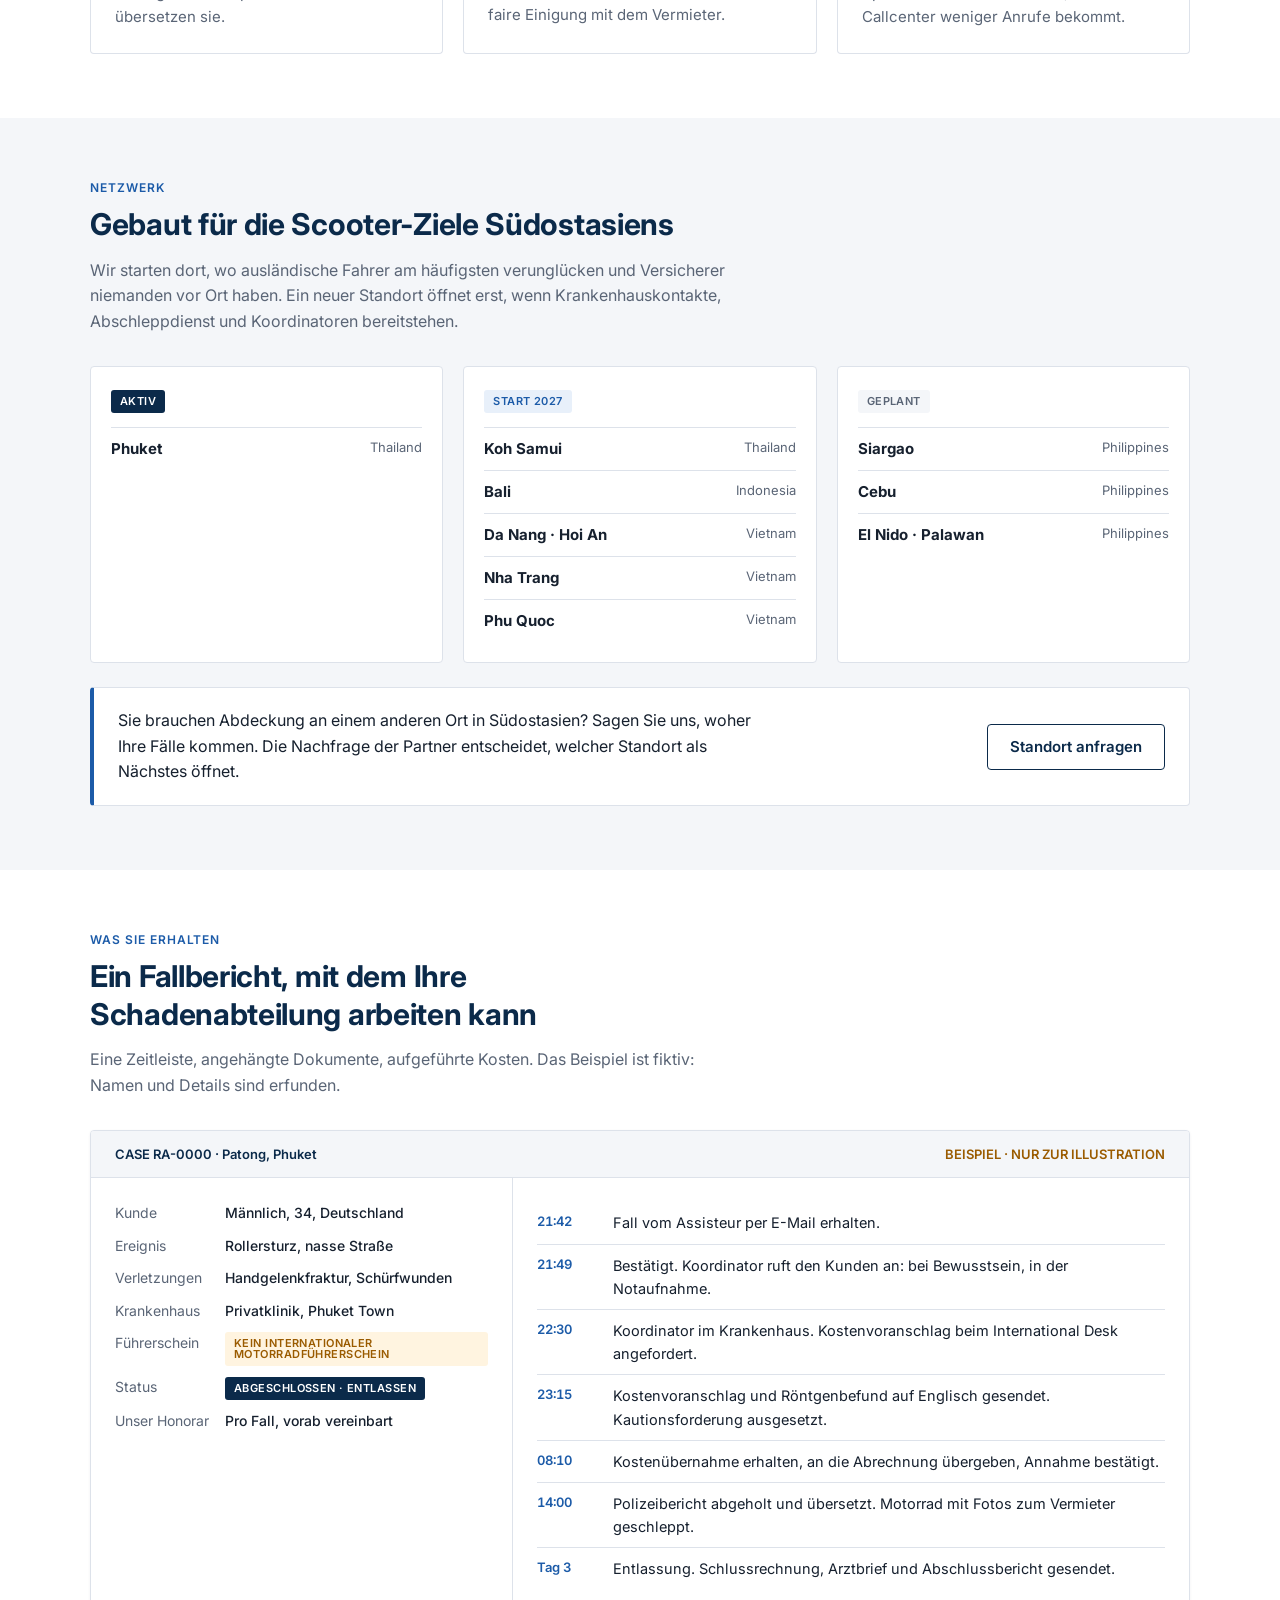
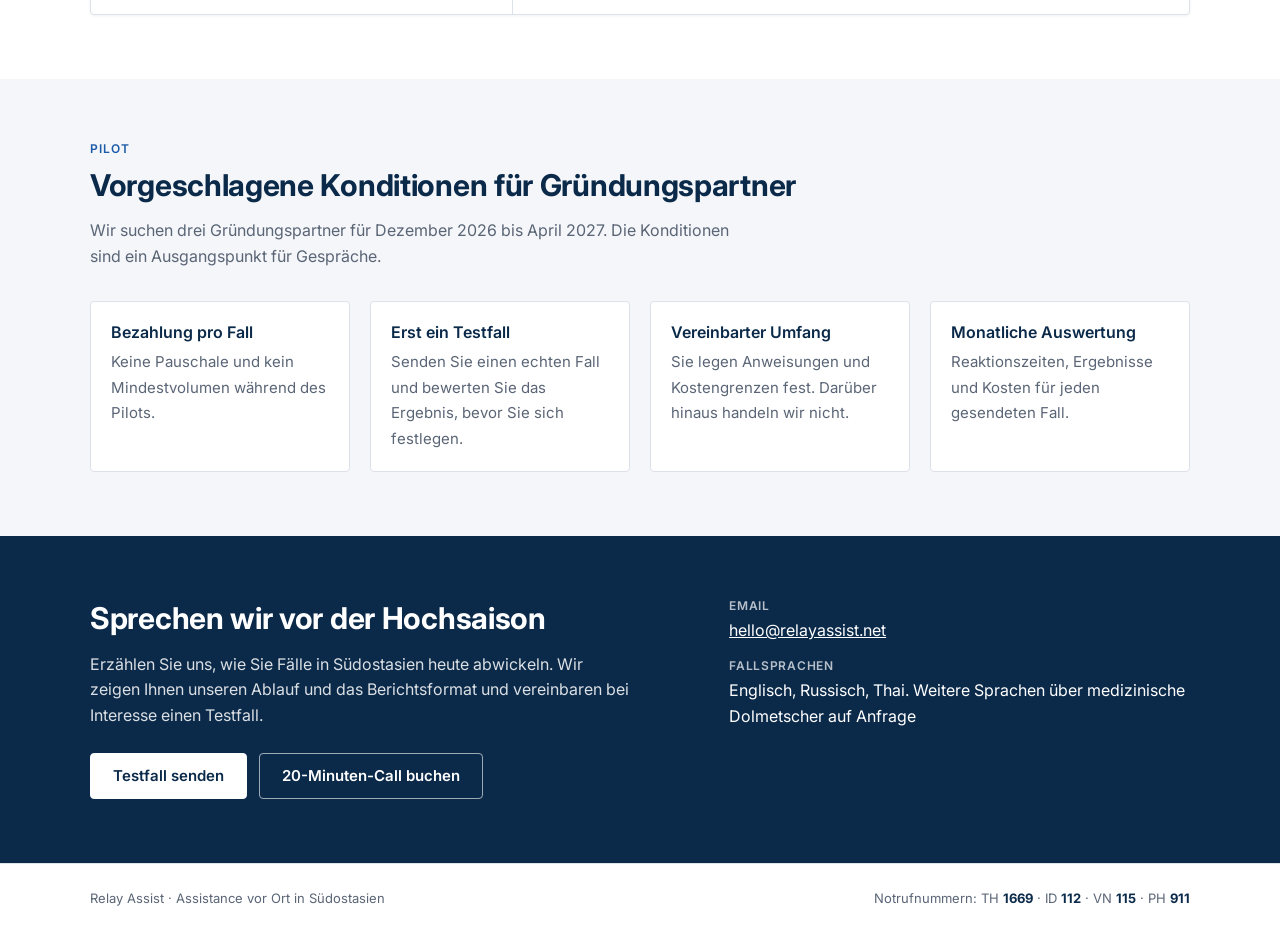
==== commit aac8dbef: "Corporate light design: white background, navy brand colour, Inter font, no dark theme Co-Authored-B" ====
--- a/de/index.html
+++ b/de/index.html
@@ -21,7 +21,7 @@
 <link rel="icon" href="/favicon.svg" type="image/svg+xml">
 <link rel="preconnect" href="https://fonts.googleapis.com">
 <link rel="preconnect" href="https://fonts.gstatic.com" crossorigin>
-<link rel="stylesheet" href="https://fonts.googleapis.com/css2?family=Unbounded:wght@500;700&family=Golos+Text:wght@400;500;600&family=JetBrains+Mono:wght@500&display=swap">
+<link rel="stylesheet" href="https://fonts.googleapis.com/css2?family=Inter:wght@400;500;600;700&display=swap">
 
 <link rel="stylesheet" href="/styles.css">
 </head>
--- a/styles.css
+++ b/styles.css
@@ -1,119 +1,111 @@
-/* Relay Assist — field-operations look: deep sea ink, signal orange for live, schematic relay network as the hero exhibit */
+/* Relay Assist — corporate light: white background, navy brand colour, plain sans-serif. Matches the look of assistance companies (Euro-Center, SOS, Healix). */
 :root{
-  --bg:#F2F5F4; --surface:#FFFFFF; --ink:#0F1E1B; --muted:#55675F; --line:#D2DCD8; --grid:#C9D6D1;
-  --sea:#0A6E62; --sea-soft:#DCEFEA; --signal:#D2541F; --signal-soft:#FBE6DC; --plan:#8A9A94; --warn:#B4400F;
-  --display:"Unbounded","Golos Text",system-ui,sans-serif;
-  --body:"Golos Text",system-ui,-apple-system,"Segoe UI",sans-serif;
-  --mono:"JetBrains Mono",ui-monospace,Menlo,monospace;
+  --bg:#FFFFFF; --alt:#F4F6F9; --surface:#FFFFFF; --ink:#16202E; --muted:#5A6576; --line:#DDE2EA; --grid:#E3E8EF;
+  --navy:#0B2A4A; --blue:#1C5BA8; --blue-soft:#E8F0FA; --plan:#9AA4B2; --live:#1C5BA8; --warn:#9A5B00; --warn-soft:#FFF4E0;
+  --body:"Inter",system-ui,-apple-system,"Segoe UI",Roboto,Arial,sans-serif;
+  color-scheme:light;
 }
-@media (prefers-color-scheme: dark){:root:not([data-theme="light"]){
-  --bg:#0D1513; --surface:#15201D; --ink:#E5EDEA; --muted:#98ABA4; --line:#26362F; --grid:#24342E;
-  --sea:#43C6AE; --sea-soft:#153530; --signal:#F2875A; --signal-soft:#3B2219; --plan:#6E807A; --warn:#F2875A; color-scheme:dark}}
-:root[data-theme="dark"]{
-  --bg:#0D1513; --surface:#15201D; --ink:#E5EDEA; --muted:#98ABA4; --line:#26362F; --grid:#24342E;
-  --sea:#43C6AE; --sea-soft:#153530; --signal:#F2875A; --signal-soft:#3B2219; --plan:#6E807A; --warn:#F2875A; color-scheme:dark}
-html:lang(zh){--display:"Noto Sans SC",system-ui,sans-serif;--body:"Noto Sans SC",system-ui,sans-serif}
-html:lang(ja){--display:"Noto Sans JP",system-ui,sans-serif;--body:"Noto Sans JP",system-ui,sans-serif}
-html:lang(ko){--display:"Noto Sans KR",system-ui,sans-serif;--body:"Noto Sans KR",system-ui,sans-serif}
+html:lang(zh){--body:"Inter","Noto Sans SC",system-ui,sans-serif}
+html:lang(ja){--body:"Inter","Noto Sans JP",system-ui,sans-serif}
+html:lang(ko){--body:"Inter","Noto Sans KR",system-ui,sans-serif}
 *{box-sizing:border-box}
 html{scroll-behavior:smooth}
-@media (prefers-reduced-motion: reduce){html{scroll-behavior:auto}.pulse{animation:none!important}}
+@media (prefers-reduced-motion: reduce){html{scroll-behavior:auto}}
 body{margin:0;background:var(--bg);color:var(--ink);font:16px/1.6 var(--body)}
 .wrap{max-width:1140px;margin:0 auto;padding-left:max(20px,env(safe-area-inset-left,0px));padding-right:max(20px,env(safe-area-inset-right,0px))}
-a{color:var(--sea)}
-a:focus-visible,.btn:focus-visible{outline:2px solid var(--signal);outline-offset:3px;border-radius:6px}
+a{color:var(--blue)}
+a:focus-visible,.btn:focus-visible{outline:2px solid var(--blue);outline-offset:3px;border-radius:4px}
 
 /* header */
-header.top{position:sticky;top:env(safe-area-inset-top,0px);z-index:5;background:color-mix(in srgb,var(--bg) 88%,transparent);backdrop-filter:blur(8px);border-bottom:1px solid var(--line)}
-body::before{content:"";position:fixed;inset:0 0 auto;height:env(safe-area-inset-top,0px);z-index:10;background:var(--bg)}
-header.top .wrap{display:flex;align-items:center;gap:24px;padding-block:14px;flex-wrap:wrap}
-.brand{font:700 17px/1 "Unbounded","Golos Text",sans-serif;letter-spacing:-.01em;color:var(--ink);text-decoration:none;display:flex;align-items:center;gap:10px;margin-right:auto}
-.brand i{width:12px;height:12px;border-radius:50%;background:var(--signal);box-shadow:0 0 0 4px var(--signal-soft)}
-nav{display:flex;gap:18px;flex-wrap:wrap;font-size:14px}
-nav a{color:var(--muted);text-decoration:none}
-nav a:hover{color:var(--ink)}
-.langs{display:flex;gap:4px;flex-wrap:wrap}
-.langs a{font:500 11px/1 var(--mono);letter-spacing:.04em;text-transform:uppercase;padding:6px 7px;border-radius:5px;color:var(--muted);text-decoration:none;border:1px solid transparent}
-.langs a:hover{border-color:var(--line);color:var(--ink)}
-.langs a[aria-current]{background:var(--ink);color:var(--bg)}
+header.top{position:sticky;top:0;z-index:5;background:#fff;border-bottom:1px solid var(--line)}
+header.top .wrap{display:flex;align-items:center;gap:28px;padding-block:16px;flex-wrap:wrap}
+.brand{font:700 19px/1 var(--body);letter-spacing:-.01em;color:var(--navy);text-decoration:none;display:flex;align-items:center;gap:10px;margin-right:auto}
+.brand i{width:26px;height:26px;border-radius:5px;background:var(--navy);position:relative;flex:none}
+.brand i::after{content:"";position:absolute;inset:8px;border-radius:50%;border:2px solid #fff}
+nav{display:flex;gap:22px;flex-wrap:wrap;font-size:15px;font-weight:500}
+nav a{color:var(--ink);text-decoration:none}
+nav a:hover{color:var(--blue)}
+.langs{display:flex;gap:2px;flex-wrap:wrap}
+.langs a{font:500 12px/1 var(--body);padding:6px 7px;border-radius:4px;color:var(--muted);text-decoration:none}
+.langs a:hover{color:var(--ink);background:var(--alt)}
+.langs a[aria-current]{color:var(--navy);font-weight:700;background:var(--blue-soft)}
 @media (max-width:760px){nav{display:none}}
 
 /* hero */
-.hero .wrap{padding-block:56px 48px;display:grid;grid-template-columns:minmax(0,1fr) minmax(0,1.05fr);gap:40px;align-items:center}
-@media (max-width:900px){.hero .wrap{grid-template-columns:1fr;padding-block:36px 32px}}
-.status{display:inline-flex;align-items:center;gap:8px;font:500 12px/1.3 var(--mono);letter-spacing:.05em;text-transform:uppercase;color:var(--sea);background:var(--sea-soft);padding:8px 12px;border-radius:999px;margin-bottom:20px}
-.status::before{content:"";width:7px;height:7px;border-radius:50%;background:var(--signal);flex:none}
-h1{font:700 clamp(30px,4.6vw,54px)/1.08 var(--display);letter-spacing:-.02em;margin:0 0 20px;text-wrap:balance}
-h1 em{font-style:normal;color:var(--signal)}
-.lede{font-size:18px;color:var(--muted);max-width:34em;margin:0 0 26px}
+.hero{background:linear-gradient(180deg,#fff 0%,var(--alt) 100%);border-bottom:1px solid var(--line)}
+.hero .wrap{padding-block:64px 56px;display:grid;grid-template-columns:minmax(0,1.05fr) minmax(0,1fr);gap:48px;align-items:center}
+@media (max-width:900px){.hero .wrap{grid-template-columns:1fr;padding-block:40px 36px}}
+.status{display:inline-block;font:600 13px/1.3 var(--body);color:var(--blue);margin-bottom:16px;letter-spacing:.01em}
+h1{font:700 clamp(28px,3.4vw,42px)/1.18 var(--body);letter-spacing:-.015em;color:var(--navy);margin:0 0 18px;text-wrap:balance}
+h1 em{font-style:normal;color:var(--blue)}
+.lede{font-size:18px;color:var(--muted);max-width:34em;margin:0 0 28px}
 .ctas{display:flex;gap:12px;flex-wrap:wrap}
-.btn{display:inline-flex;align-items:center;gap:8px;font:600 15px/1.2 var(--body);padding:14px 20px;border-radius:9px;text-decoration:none;border:1.5px solid var(--ink);color:var(--ink);transition:transform .15s}
-.btn.primary{background:var(--ink);color:var(--bg)}
-.btn:hover{transform:translateY(-1px)}
-.coords{display:grid;grid-template-columns:repeat(2,minmax(0,1fr));gap:16px 24px;margin:32px 0 0;padding-top:24px;border-top:1px solid var(--line);font-size:15px}
-.coords dt{font:500 11px/1 var(--mono);letter-spacing:.08em;text-transform:uppercase;color:var(--muted);margin-bottom:6px}
+.btn{display:inline-flex;align-items:center;gap:8px;font:600 15px/1.2 var(--body);padding:13px 22px;border-radius:4px;text-decoration:none;border:1px solid var(--navy);color:var(--navy);background:#fff}
+.btn.primary{background:var(--navy);color:#fff}
+.btn:hover{background:var(--blue);border-color:var(--blue);color:#fff}
+.coords{display:grid;grid-template-columns:repeat(2,minmax(0,1fr));gap:18px 28px;margin:36px 0 0;padding-top:24px;border-top:1px solid var(--line);font-size:15px}
+.coords dt{font:600 12px/1 var(--body);text-transform:uppercase;letter-spacing:.06em;color:var(--muted);margin-bottom:6px}
 .coords dd{margin:0}
-.netmap{margin:0;background:var(--surface);border:1px solid var(--line);border-radius:16px;padding:16px;min-width:0}
+.netmap{margin:0;background:#fff;border:1px solid var(--line);border-radius:6px;padding:16px;min-width:0;box-shadow:0 1px 3px rgba(11,42,74,.06)}
 .netmap svg{display:block;width:100%;height:auto}
-.ctry text{font:500 11px var(--mono);letter-spacing:.2em;fill:var(--plan);opacity:.7}
-.lines path{fill:none;stroke-width:2.5;stroke-linecap:round}
-.l-next{stroke:var(--sea);stroke-dasharray:2 7}
-.l-plan{stroke:var(--plan);stroke-dasharray:1 8}
-.n text{font:600 13px var(--body);fill:var(--ink);paint-order:stroke;stroke:var(--surface);stroke-width:4px}
-.n.live circle{fill:var(--signal)}
-.n.next circle{fill:var(--surface);stroke:var(--sea);stroke-width:3}
-.n.plan circle{fill:var(--surface);stroke:var(--plan);stroke-width:2.5}
+.ctry text{font:600 11px var(--body);letter-spacing:.18em;fill:var(--plan)}
+.lines path{fill:none;stroke-width:2;stroke-linecap:round}
+.l-next{stroke:var(--blue);stroke-dasharray:3 6}
+.l-plan{stroke:var(--plan);stroke-dasharray:2 7}
+.n text{font:600 13px var(--body);fill:var(--ink);paint-order:stroke;stroke:#fff;stroke-width:4px}
+.n.live circle{fill:var(--navy)}
+.n.next circle{fill:#fff;stroke:var(--blue);stroke-width:2.5}
+.n.plan circle{fill:#fff;stroke:var(--plan);stroke-width:2}
 .n.plan text{fill:var(--muted)}
-.pulse{fill:var(--signal)!important;opacity:.35;transform-origin:66px 222px;animation:pulse 2.4s ease-out infinite}
-@keyframes pulse{0%{transform:scale(1);opacity:.45}100%{transform:scale(3.2);opacity:0}}
+.pulse{display:none}
 .legend{display:flex;gap:18px;flex-wrap:wrap;font-size:13px;color:var(--muted);padding:12px 4px 2px}
 .legend span{display:inline-flex;align-items:center;gap:7px}
 .dot{width:10px;height:10px;border-radius:50%;display:inline-block}
-.dot.live{background:var(--signal)}
-.dot.next{border:2.5px solid var(--sea)}
+.dot.live{background:var(--navy)}
+.dot.next{border:2px solid var(--blue)}
 .dot.plan{border:2px solid var(--plan)}
 
 /* hand-off band */
-.band{background:var(--ink);color:var(--bg)}
+.band{background:var(--navy);color:#fff}
 .band .wrap{padding-block:44px;display:grid;grid-template-columns:minmax(0,1.6fr) minmax(0,1fr);gap:40px;align-items:center}
 @media (max-width:820px){.band .wrap{grid-template-columns:1fr;gap:24px}}
-.handoff{font:600 clamp(19px,2.3vw,25px)/1.4 var(--display);margin:0;letter-spacing:-.01em;text-wrap:balance}
-.handoff .kicker{display:block;color:var(--signal);margin-bottom:12px}
-.stat{font:700 clamp(44px,6vw,64px)/1 "Unbounded",var(--display);color:var(--signal);letter-spacing:-.03em;font-variant-numeric:tabular-nums}
-.stat-cap{opacity:.75;font-size:14px;margin:10px 0 0}
+.handoff{font:500 clamp(18px,2vw,22px)/1.5 var(--body);margin:0;text-wrap:balance}
+.handoff .kicker{display:block;color:#9CC2EE;margin-bottom:10px}
+.stat{font:700 clamp(40px,5vw,54px)/1 var(--body);color:#fff;letter-spacing:-.02em;font-variant-numeric:tabular-nums}
+.stat-cap{opacity:.8;font-size:14px;margin:10px 0 0}
 .stat-cap a{color:inherit}
 
 /* sections */
-section.block .wrap{padding-block:64px;border-top:1px solid var(--line)}
-section.block:first-of-type .wrap{border-top:0}
-.kicker{font:500 12px/1 var(--mono);letter-spacing:.08em;text-transform:uppercase;color:var(--muted);margin-bottom:14px}
-h2{font:600 clamp(23px,3vw,32px)/1.2 var(--display);letter-spacing:-.015em;margin:0 0 14px;text-wrap:balance;max-width:26em}
+section.block .wrap{padding-block:64px}
+section.block:nth-of-type(even){background:var(--alt)}
+.kicker{font:600 12px/1 var(--body);letter-spacing:.08em;text-transform:uppercase;color:var(--blue);margin-bottom:12px}
+h2{font:700 clamp(22px,2.6vw,30px)/1.25 var(--body);letter-spacing:-.01em;color:var(--navy);margin:0 0 14px;text-wrap:balance;max-width:26em}
 .intro{color:var(--muted);max-width:40em;margin:0 0 32px}
 
-.services{display:grid;grid-template-columns:repeat(3,minmax(0,1fr));gap:1px;background:var(--line);border:1px solid var(--line);border-radius:14px;overflow:hidden}
+.services{display:grid;grid-template-columns:repeat(3,minmax(0,1fr));gap:20px}
 @media (max-width:900px){.services{grid-template-columns:repeat(2,minmax(0,1fr))}}
 @media (max-width:560px){.services{grid-template-columns:1fr}}
-.svc{background:var(--surface);padding:24px;min-width:0}
-.svc h3{font:600 17px/1.3 var(--body);margin:0 0 8px}
+.svc{background:#fff;padding:24px;min-width:0;border:1px solid var(--line);border-top:3px solid var(--navy);border-radius:4px}
+.svc h3{font:600 17px/1.3 var(--body);color:var(--navy);margin:0 0 8px}
 .svc p{margin:0;color:var(--muted);font-size:15px}
-.svc .code{font:500 11px/1 var(--mono);color:var(--sea);letter-spacing:.06em;margin-bottom:14px;display:block}
+.svc .code{font:600 12px/1 var(--body);color:var(--blue);letter-spacing:.04em;margin-bottom:12px;display:block}
 
 .netcols{display:grid;grid-template-columns:repeat(3,minmax(0,1fr));gap:20px}
 @media (max-width:820px){.netcols{grid-template-columns:1fr}}
-.netcol{background:var(--surface);border:1px solid var(--line);border-radius:12px;padding:20px;min-width:0}
+.netcol{background:#fff;border:1px solid var(--line);border-radius:4px;padding:20px;min-width:0}
 .netcol ul{list-style:none;margin:14px 0 0;padding:0}
-.netcol li{display:flex;justify-content:space-between;gap:12px;padding:9px 0;border-top:1px dashed var(--line);font-size:15px}
+.netcol li{display:flex;justify-content:space-between;gap:12px;padding:9px 0;border-top:1px solid var(--line);font-size:15px}
 .netcol li span{color:var(--muted);font-size:13px}
-.pill{display:inline-block;font:500 11px/1 var(--mono);letter-spacing:.05em;text-transform:uppercase;padding:6px 9px;border-radius:5px}
-.pill.live{background:var(--signal-soft);color:var(--signal)}
-.pill.next{background:var(--sea-soft);color:var(--sea)}
-.pill.plan{background:color-mix(in srgb,var(--plan) 18%,transparent);color:var(--muted)}
-.pill.warn{background:var(--signal-soft);color:var(--warn)}
-.ask{margin-top:24px;display:flex;align-items:center;justify-content:space-between;gap:16px;flex-wrap:wrap;padding:20px 24px;border:1.5px dashed var(--sea);border-radius:12px}
+.pill{display:inline-block;font:600 11px/1 var(--body);letter-spacing:.04em;text-transform:uppercase;padding:6px 9px;border-radius:3px}
+.pill.live{background:var(--navy);color:#fff}
+.pill.next{background:var(--blue-soft);color:var(--blue)}
+.pill.plan{background:var(--alt);color:var(--muted)}
+.pill.warn{background:var(--warn-soft);color:var(--warn)}
+.ask{margin-top:24px;display:flex;align-items:center;justify-content:space-between;gap:16px;flex-wrap:wrap;padding:20px 24px;border:1px solid var(--line);border-left:4px solid var(--blue);background:#fff;border-radius:4px}
 .ask p{margin:0;max-width:40em}
 
-.report{background:var(--surface);border:1px solid var(--line);border-radius:14px;overflow:hidden}
-.report-head{display:flex;justify-content:space-between;gap:16px;flex-wrap:wrap;padding:16px 24px;border-bottom:1px solid var(--line);font:500 13px/1.4 var(--mono)}
+.report{background:#fff;border:1px solid var(--line);border-radius:4px;overflow:hidden;box-shadow:0 1px 3px rgba(11,42,74,.06)}
+.report-head{display:flex;justify-content:space-between;gap:16px;flex-wrap:wrap;padding:14px 24px;border-bottom:1px solid var(--line);background:var(--alt);font:600 13px/1.4 var(--body);color:var(--navy)}
 .report-head .sample{color:var(--warn)}
 .report-grid{display:grid;grid-template-columns:minmax(0,1fr) minmax(0,1.6fr)}
 @media (max-width:820px){.report-grid{grid-template-columns:1fr}}
@@ -122,27 +114,30 @@
 .facts dt{color:var(--muted)}
 .facts dd{margin:0;font-weight:500}
 .tl{list-style:none;margin:0;padding:24px;display:flex;flex-direction:column}
-.tl li{display:grid;grid-template-columns:62px 1fr;gap:14px;padding:9px 0;border-bottom:1px dashed var(--line);font-size:14.5px}
+.tl li{display:grid;grid-template-columns:62px 1fr;gap:14px;padding:9px 0;border-bottom:1px solid var(--line);font-size:14.5px}
 .tl li:last-child{border-bottom:0}
-.tl time{font:500 13px/1.6 var(--mono);color:var(--muted);font-variant-numeric:tabular-nums}
+.tl time{font:600 13px/1.6 var(--body);color:var(--blue);font-variant-numeric:tabular-nums}
 
-.pilot{display:grid;grid-template-columns:repeat(4,minmax(0,1fr));gap:16px}
+.pilot{display:grid;grid-template-columns:repeat(4,minmax(0,1fr));gap:20px}
 @media (max-width:900px){.pilot{grid-template-columns:1fr 1fr}}
 @media (max-width:520px){.pilot{grid-template-columns:1fr}}
-.term{border:1px solid var(--line);border-radius:12px;padding:20px;background:var(--surface);min-width:0}
-.term b{display:block;font:600 16px/1.3 var(--body);margin-bottom:6px}
+.term{border:1px solid var(--line);border-radius:4px;padding:20px;background:#fff;min-width:0}
+.term b{display:block;font:600 16px/1.3 var(--body);color:var(--navy);margin-bottom:6px}
 .term span{color:var(--muted);font-size:15px}
 
-.contact{background:var(--ink);color:var(--bg)}
+.contact{background:var(--navy);color:#fff}
 .contact .wrap{padding-block:64px;display:grid;grid-template-columns:minmax(0,1.3fr) minmax(0,1fr);gap:40px}
 @media (max-width:820px){.contact .wrap{grid-template-columns:1fr}}
-.contact h2{color:var(--bg)}
-.contact p{opacity:.8;max-width:34em;margin:0 0 24px}
-.btn.inv{background:var(--bg);color:var(--ink);border-color:var(--bg)}
-.btn.ghost{color:var(--bg);border-color:var(--bg)}
+.contact h2{color:#fff}
+.contact .kicker{color:#9CC2EE}
+.contact p{opacity:.85;max-width:34em;margin:0 0 24px}
+.btn.inv{background:#fff;color:var(--navy);border-color:#fff}
+.btn.ghost{color:#fff;border-color:rgba(255,255,255,.6);background:transparent}
+.btn.inv:hover,.btn.ghost:hover{background:var(--blue);border-color:var(--blue);color:#fff}
 .channels{margin:0;display:flex;flex-direction:column;gap:16px;font-size:16px}
-.channels dt{font:500 11px/1 var(--mono);letter-spacing:.08em;text-transform:uppercase;opacity:.65;margin-bottom:6px}
+.channels dt{font:600 12px/1 var(--body);letter-spacing:.06em;text-transform:uppercase;opacity:.7;margin-bottom:6px}
 .channels dd{margin:0}
-.channels a{color:var(--bg)}
+.channels a{color:#fff}
+footer{border-top:1px solid var(--line)}
 footer .wrap{padding-block:24px;display:flex;justify-content:space-between;gap:16px;flex-wrap:wrap;font-size:13px;color:var(--muted)}
-footer b{color:var(--signal)}
+footer b{color:var(--navy)}
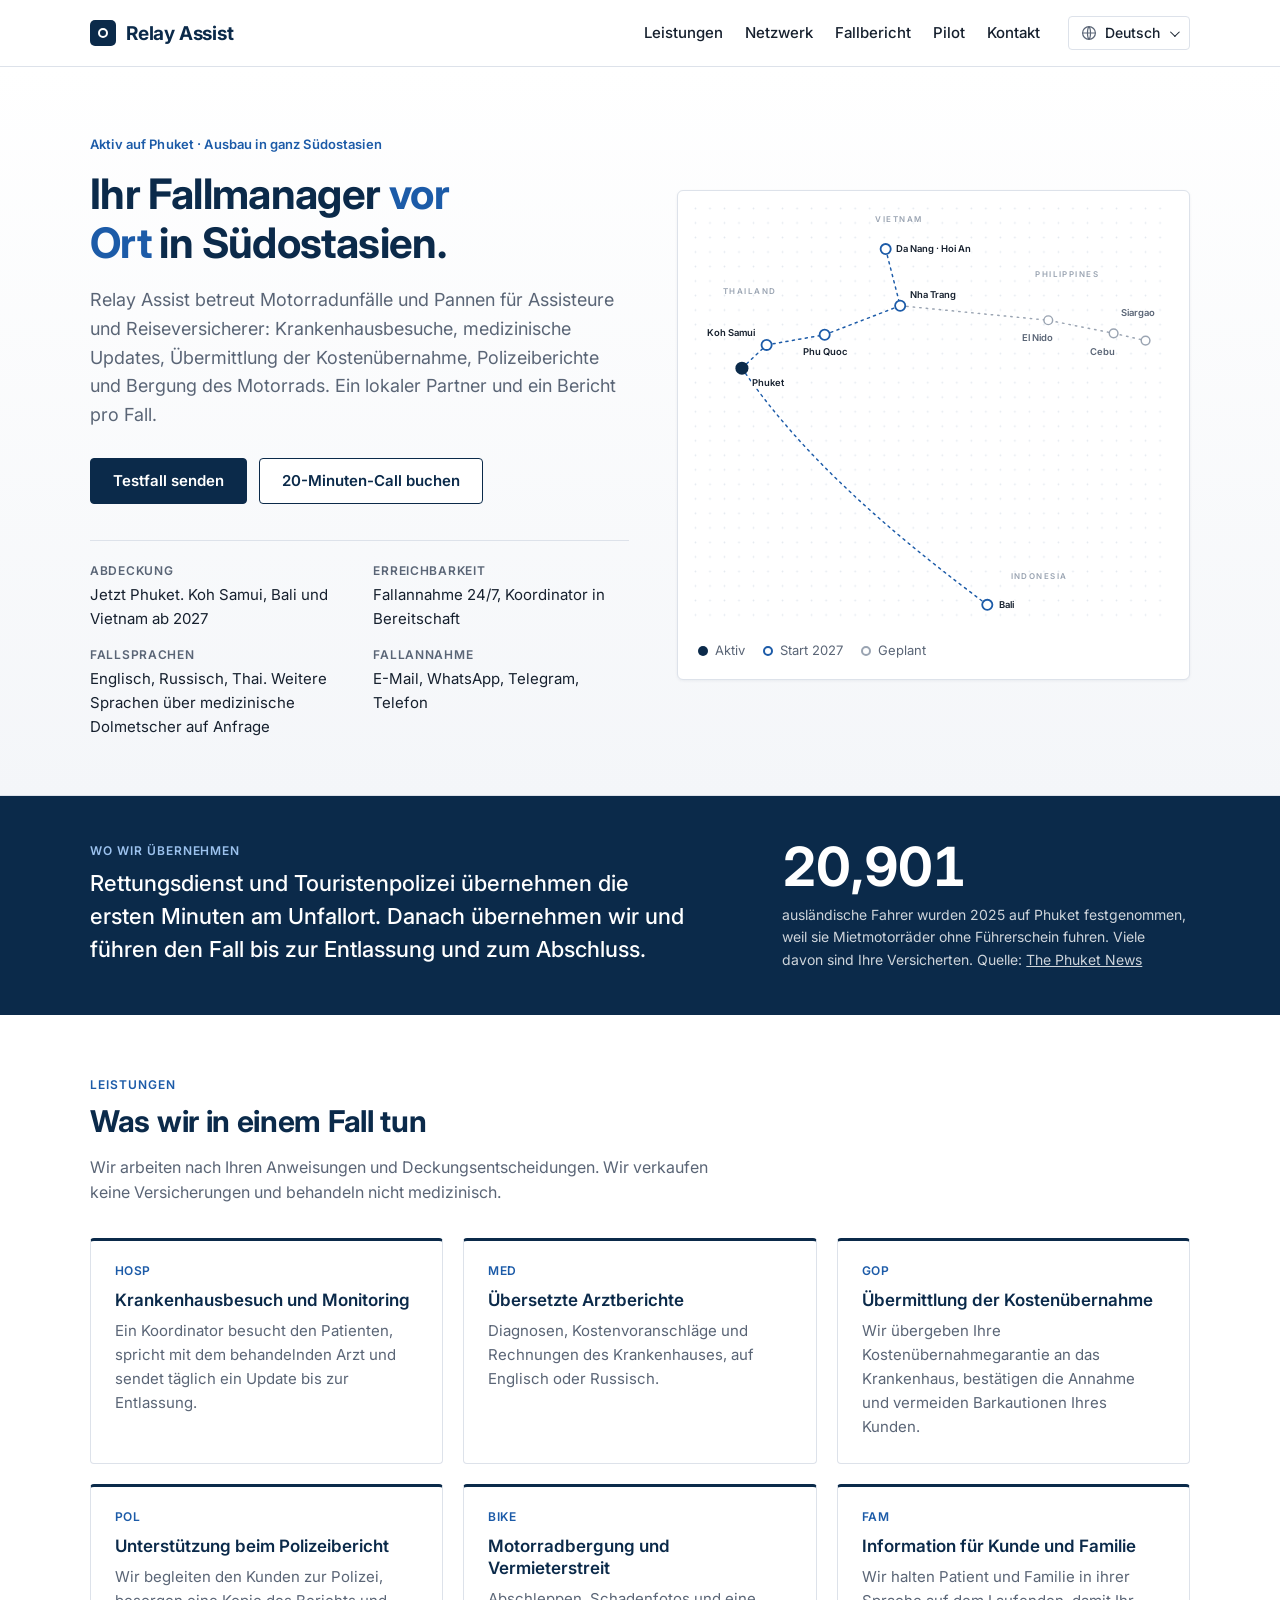
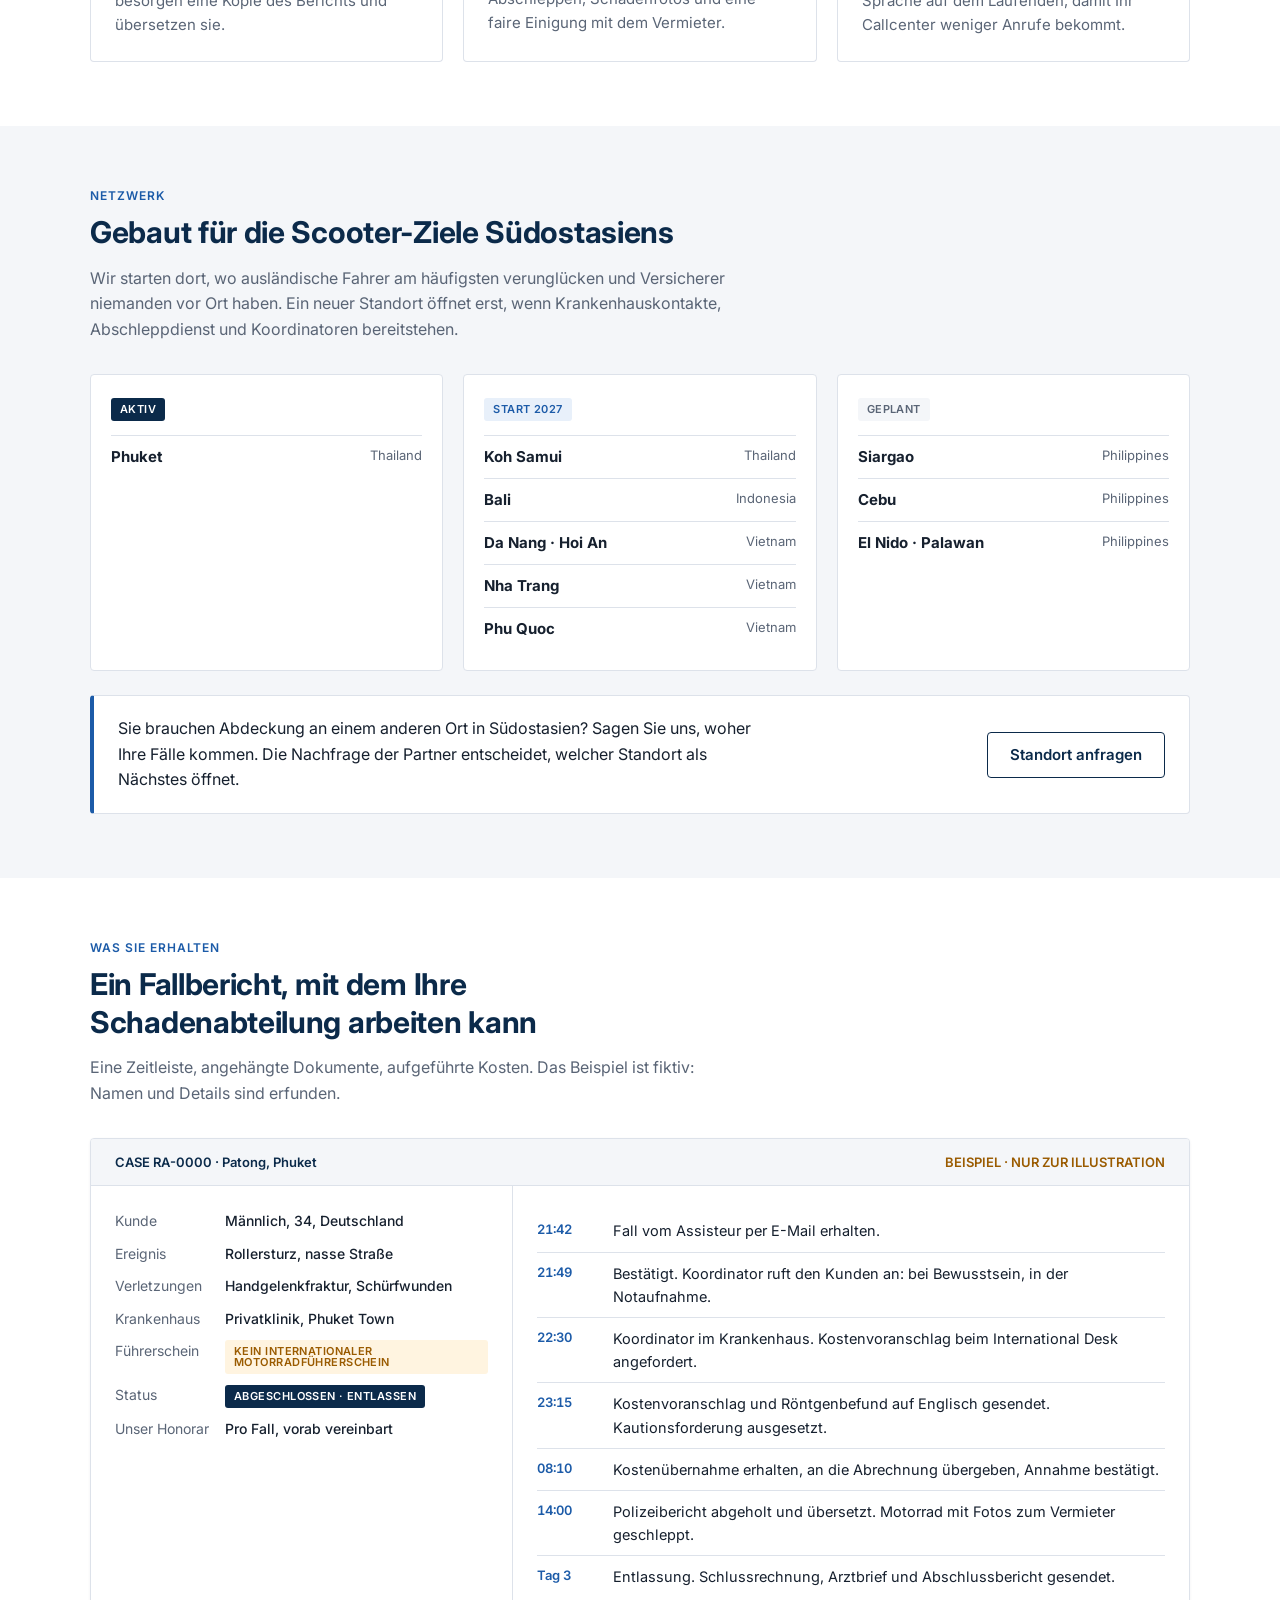
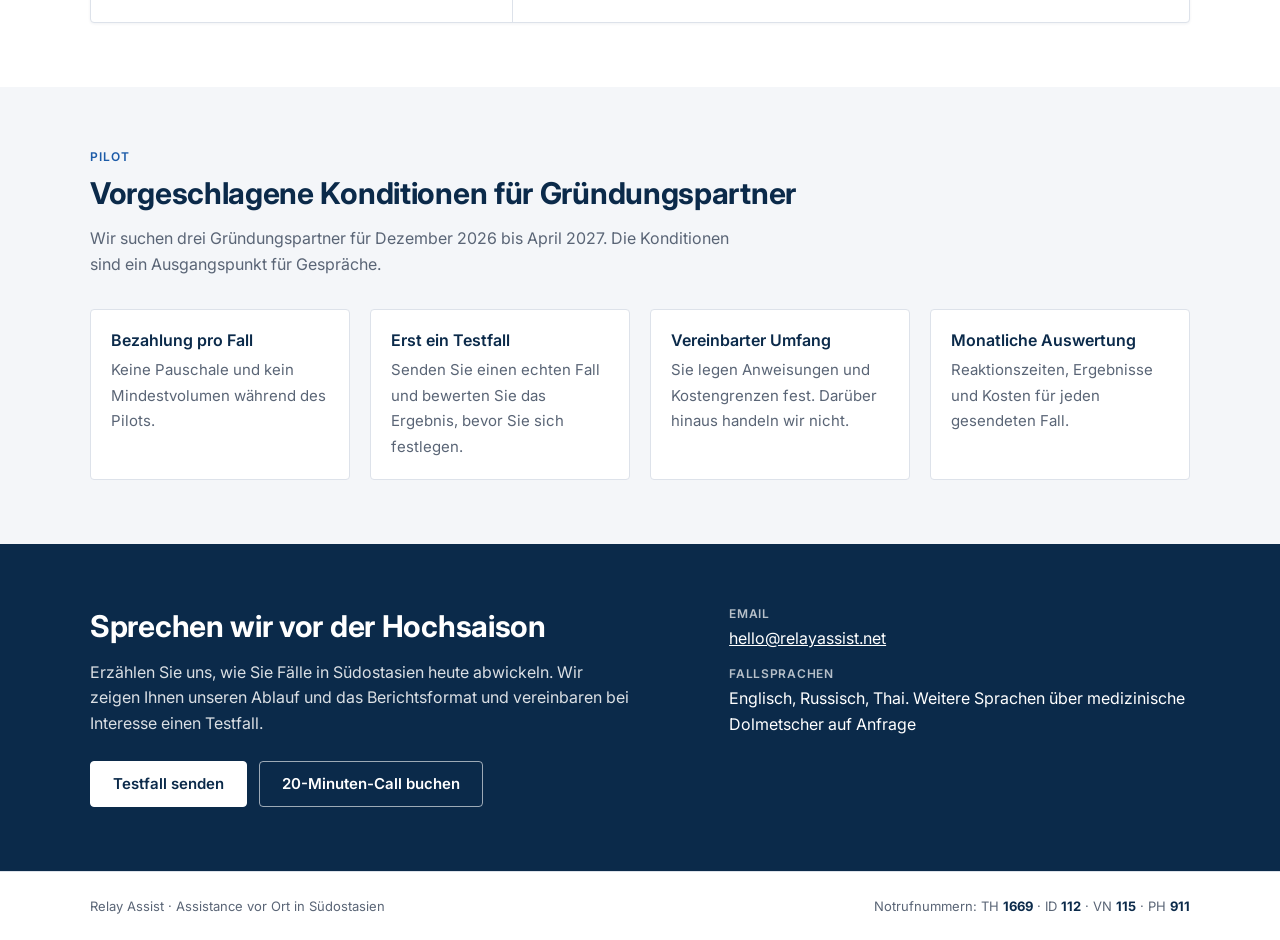
==== commit 389ebf7a: "Language dropdown in header; redirect root page by IP country Co-Authored-By: Claude Opus 5.5 <norep" ====
--- a/de/index.html
+++ b/de/index.html
@@ -36,7 +36,7 @@
       <a href="#pilot">Pilot</a>
       <a href="#contact">Kontakt</a>
     </nav>
-    <div class="langs" aria-label="Language"><a href="/" hreflang="en" lang="en">EN</a><a href="/ru/" hreflang="ru" lang="ru">RU</a><a href="/zh/" hreflang="zh" lang="zh">中文</a><a href="/es/" hreflang="es" lang="es">ES</a><a href="/de/" hreflang="de" lang="de" aria-current="page">DE</a><a href="/ko/" hreflang="ko" lang="ko">한국어</a><a href="/ja/" hreflang="ja" lang="ja">日本語</a></div>
+    <details class="lang-menu"><summary aria-label="Language"><svg viewBox="0 0 20 20" width="16" height="16" aria-hidden="true"><circle cx="10" cy="10" r="8" fill="none" stroke="currentColor" stroke-width="1.5"/><path d="M2 10h16M10 2c2.5 2.6 2.5 13.4 0 16M10 2c-2.5 2.6-2.5 13.4 0 16" fill="none" stroke="currentColor" stroke-width="1.5"/></svg><span>Deutsch</span></summary><ul><li><a href="/" hreflang="en" lang="en">English</a></li><li><a href="/ru/" hreflang="ru" lang="ru">Русский</a></li><li><a href="/zh/" hreflang="zh" lang="zh">中文</a></li><li><a href="/es/" hreflang="es" lang="es">Español</a></li><li><a href="/de/" hreflang="de" lang="de" aria-current="page">Deutsch</a></li><li><a href="/ko/" hreflang="ko" lang="ko">한국어</a></li><li><a href="/ja/" hreflang="ja" lang="ja">日本語</a></li></ul></details>
   </div>
 </header>
 
@@ -210,5 +210,6 @@
     <span class="emerg">Notrufnummern: TH <b>1669</b> · ID <b>112</b> · VN <b>115</b> · PH <b>911</b></span>
   </div>
 </footer>
+<script>document.querySelectorAll(".lang-menu a").forEach(function(a){a.addEventListener("click",function(){document.cookie="lang="+a.getAttribute("hreflang")+";path=/;max-age=31536000;samesite=lax"})});document.addEventListener("click",function(e){var d=document.querySelector(".lang-menu");if(d&&!d.contains(e.target))d.open=false})</script>
 </body>
 </html>
--- a/styles.css
+++ b/styles.css
@@ -25,10 +25,18 @@
 nav{display:flex;gap:22px;flex-wrap:wrap;font-size:15px;font-weight:500}
 nav a{color:var(--ink);text-decoration:none}
 nav a:hover{color:var(--blue)}
-.langs{display:flex;gap:2px;flex-wrap:wrap}
-.langs a{font:500 12px/1 var(--body);padding:6px 7px;border-radius:4px;color:var(--muted);text-decoration:none}
-.langs a:hover{color:var(--ink);background:var(--alt)}
-.langs a[aria-current]{color:var(--navy);font-weight:700;background:var(--blue-soft)}
+.lang-menu{position:relative}
+.lang-menu summary{list-style:none;cursor:pointer;display:flex;align-items:center;gap:8px;font:500 14px/1 var(--body);color:var(--ink);padding:8px 12px;border:1px solid var(--line);border-radius:4px;user-select:none}
+.lang-menu summary::-webkit-details-marker{display:none}
+.lang-menu summary::after{content:"";width:6px;height:6px;border-right:1.5px solid currentColor;border-bottom:1.5px solid currentColor;transform:rotate(45deg) translateY(-2px);margin-left:2px}
+.lang-menu[open] summary::after{transform:rotate(-135deg) translateY(-1px)}
+.lang-menu summary:hover{border-color:var(--navy)}
+.lang-menu svg{color:var(--muted)}
+.lang-menu ul{position:absolute;right:0;top:calc(100% + 6px);margin:0;padding:6px 0;list-style:none;background:#fff;border:1px solid var(--line);border-radius:4px;box-shadow:0 6px 20px rgba(11,42,74,.12);min-width:170px;z-index:20}
+.lang-menu li a{display:block;padding:9px 16px;font-size:14px;color:var(--ink);text-decoration:none}
+.lang-menu li a:hover{background:var(--alt)}
+.lang-menu li a[aria-current]{font-weight:600;color:var(--navy)}
+.lang-menu li a[aria-current]::after{content:" ✓";color:var(--blue)}
 @media (max-width:760px){nav{display:none}}
 
 /* hero */
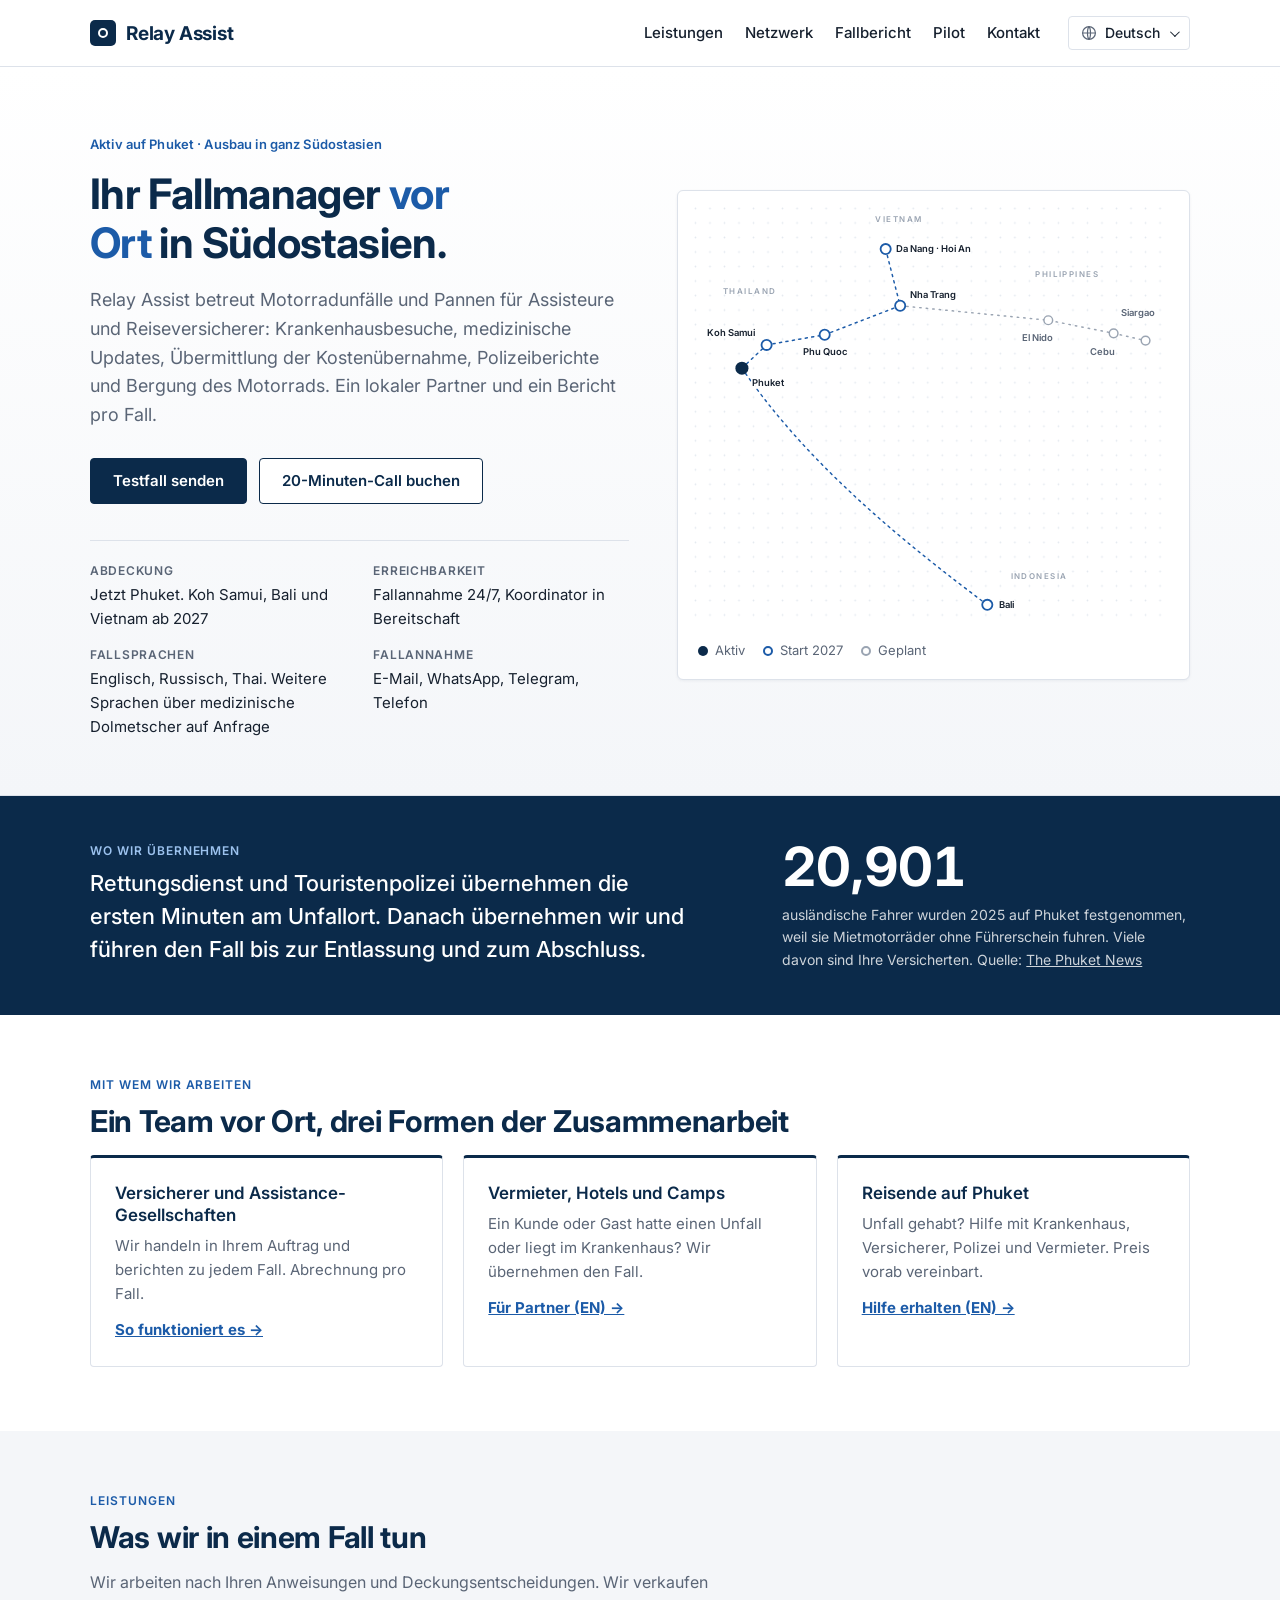
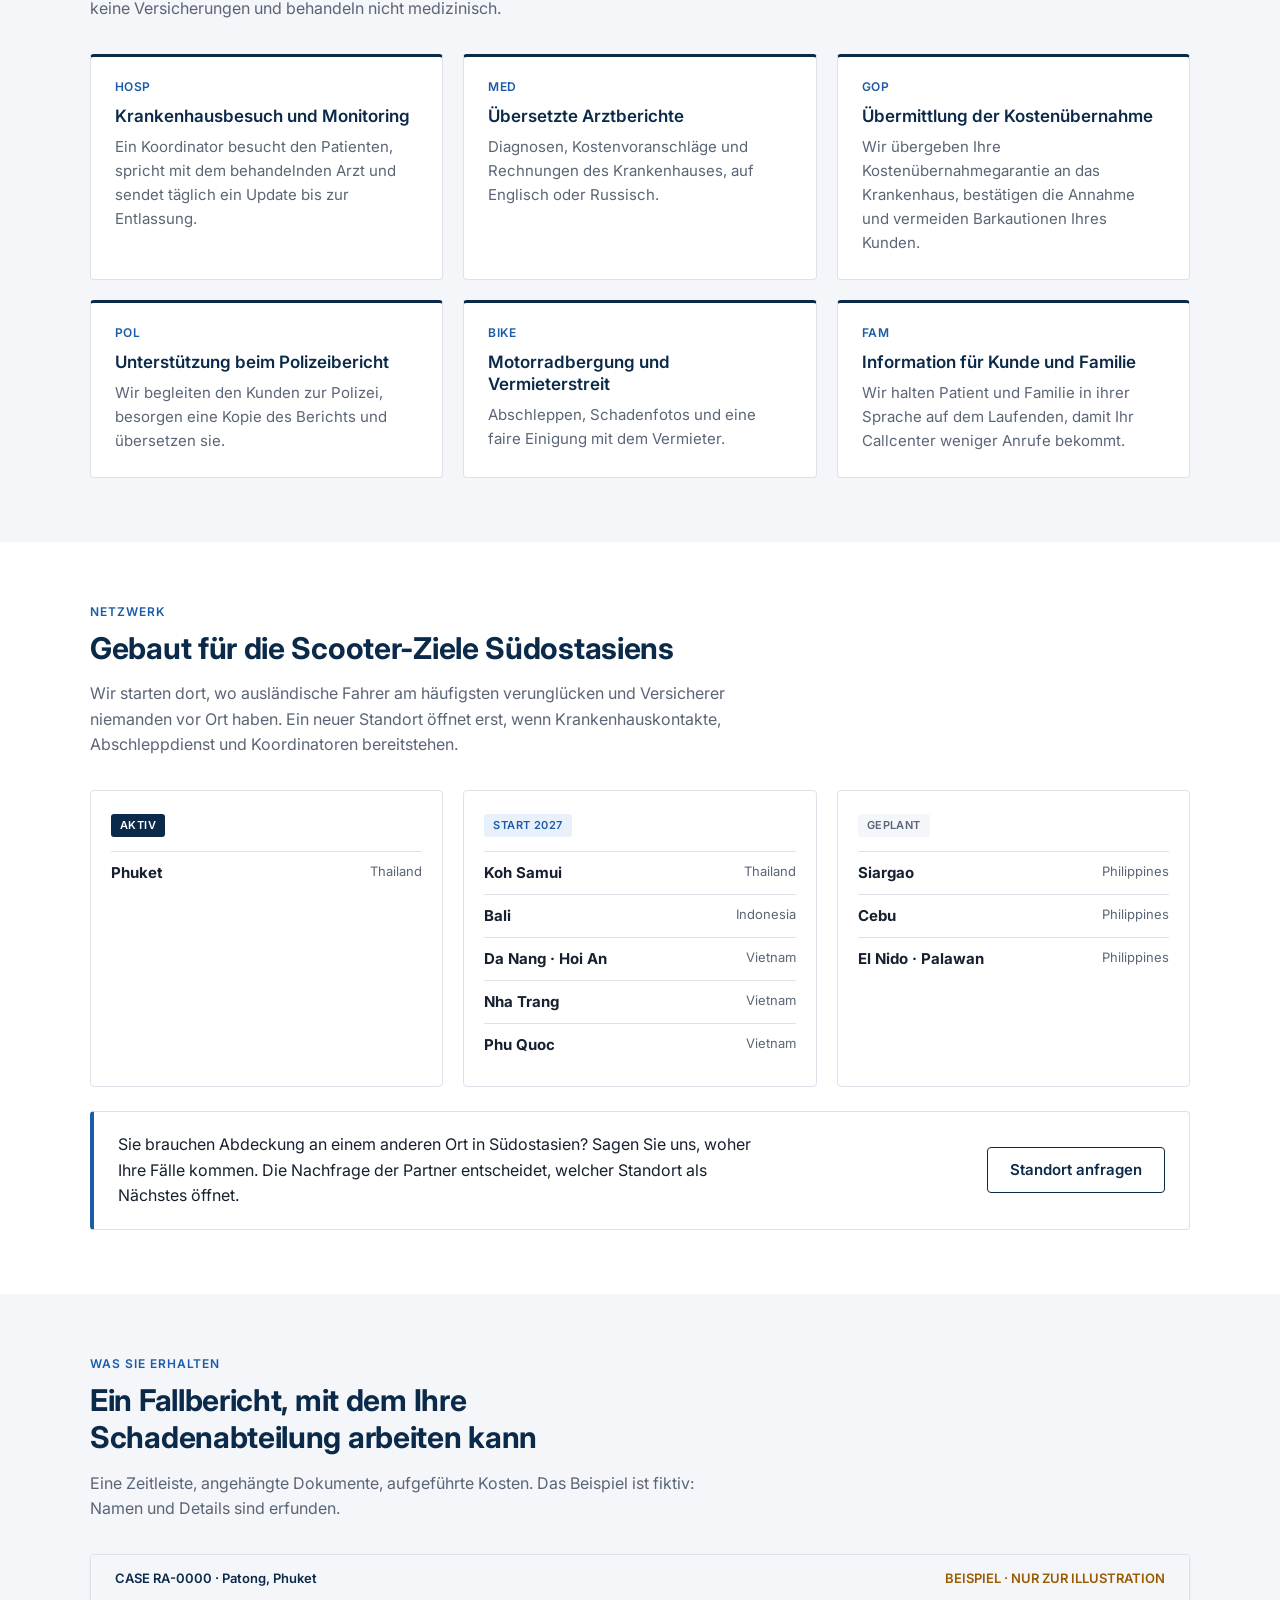
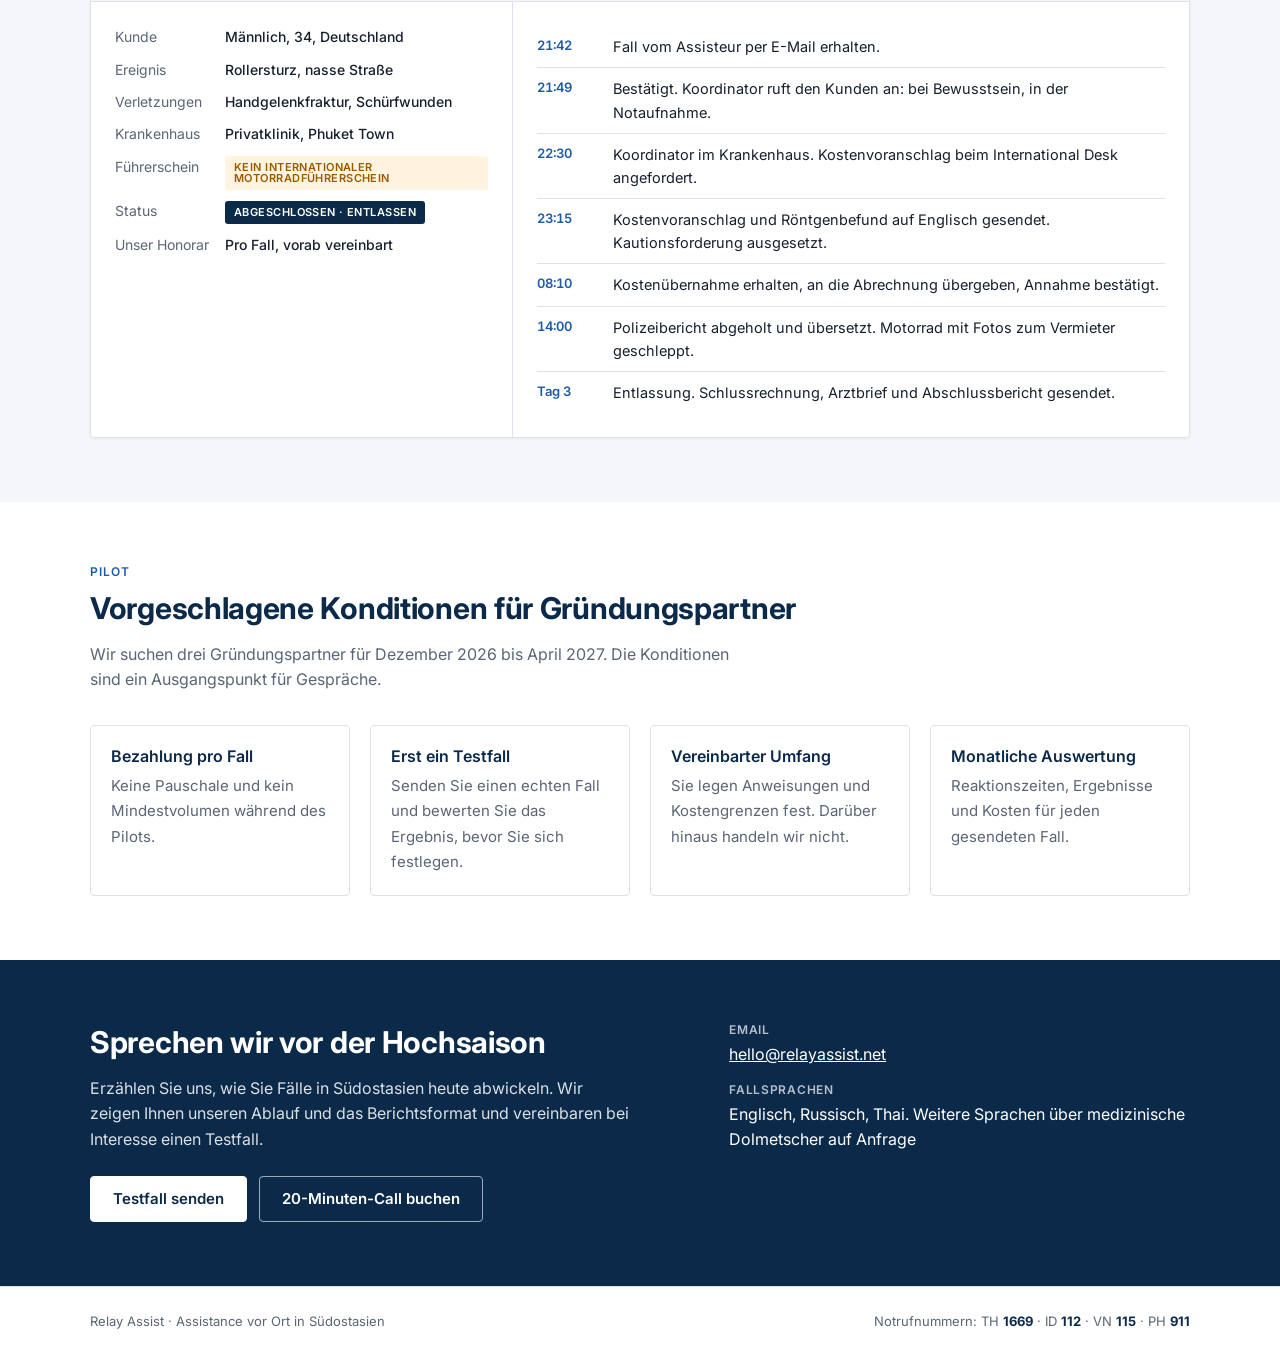
==== commit edbfcac7: "Partner and traveller pages (EN/RU), who-we-work-with block on all homepages Co-Authored-By: Claude " ====
--- a/de/index.html
+++ b/de/index.html
@@ -23,6 +23,14 @@
 <link rel="preconnect" href="https://fonts.gstatic.com" crossorigin>
 <link rel="stylesheet" href="https://fonts.googleapis.com/css2?family=Inter:wght@400;500;600;700&display=swap">
 
+<meta property="og:image" content="https://relayassist.net/og.png">
+<meta property="og:image:width" content="1200">
+<meta property="og:image:height" content="630">
+<meta name="twitter:card" content="summary_large_image">
+<meta name="theme-color" content="#0B2A4A">
+<script type="application/ld+json">{"@context": "https://schema.org", "@type": "ProfessionalService", "name": "Relay Assist", "url": "https://relayassist.net/de/", "inLanguage": "de", "description": "Assistance-Partner vor Ort für Assisteure und Reiseversicherer in Südostasien. Aktiv auf Phuket. Krankenhausbesuche, übersetzte Arztberichte, Kostenübernahmegarantien, Polizeiberichte und Motorradbergung.", "email": "hello@relayassist.net", "logo": "https://relayassist.net/favicon.svg", "image": "https://relayassist.net/og.png", "areaServed": {"@type": "Place", "name": "Phuket, Thailand"}, "address": {"@type": "PostalAddress", "addressLocality": "Phuket", "addressCountry": "TH"}, "availableLanguage": ["English", "Russian", "Thai"], "openingHoursSpecification": {"@type": "OpeningHoursSpecification", "dayOfWeek": ["Monday", "Tuesday", "Wednesday", "Thursday", "Friday", "Saturday", "Sunday"], "opens": "00:00", "closes": "23:59"}, "knowsAbout": ["travel insurance assistance", "guarantee of payment", "medical case management", "motorbike accident"]}</script>
+<script>window.va=window.va||function(){(window.vaq=window.vaq||[]).push(arguments)};</script>
+<script defer src="/_vercel/insights/script.js"></script>
 <link rel="stylesheet" href="/styles.css">
 </head>
 <body>
@@ -108,6 +116,14 @@
     </div>
   </section>
 
+  <section class="block" id="who">
+    <div class="wrap">
+      <div class="kicker">Mit wem wir arbeiten</div>
+      <h2>Ein Team vor Ort, drei Formen der Zusammenarbeit</h2>
+      <div class="services"><div class="svc"><h3>Versicherer und Assistance-Gesellschaften</h3><p>Wir handeln in Ihrem Auftrag und berichten zu jedem Fall. Abrechnung pro Fall.</p><p style="margin-top:12px"><a href="#services"><b>So funktioniert es →</b></a></p></div><div class="svc"><h3>Vermieter, Hotels und Camps</h3><p>Ein Kunde oder Gast hatte einen Unfall oder liegt im Krankenhaus? Wir übernehmen den Fall.</p><p style="margin-top:12px"><a href="/partners/"><b>Für Partner (EN) →</b></a></p></div><div class="svc"><h3>Reisende auf Phuket</h3><p>Unfall gehabt? Hilfe mit Krankenhaus, Versicherer, Polizei und Vermieter. Preis vorab vereinbart.</p><p style="margin-top:12px"><a href="/help/"><b>Hilfe erhalten (EN) →</b></a></p></div></div>
+    </div>
+  </section>
+
   <section class="block" id="services">
     <div class="wrap">
       <div class="kicker">Leistungen</div>
